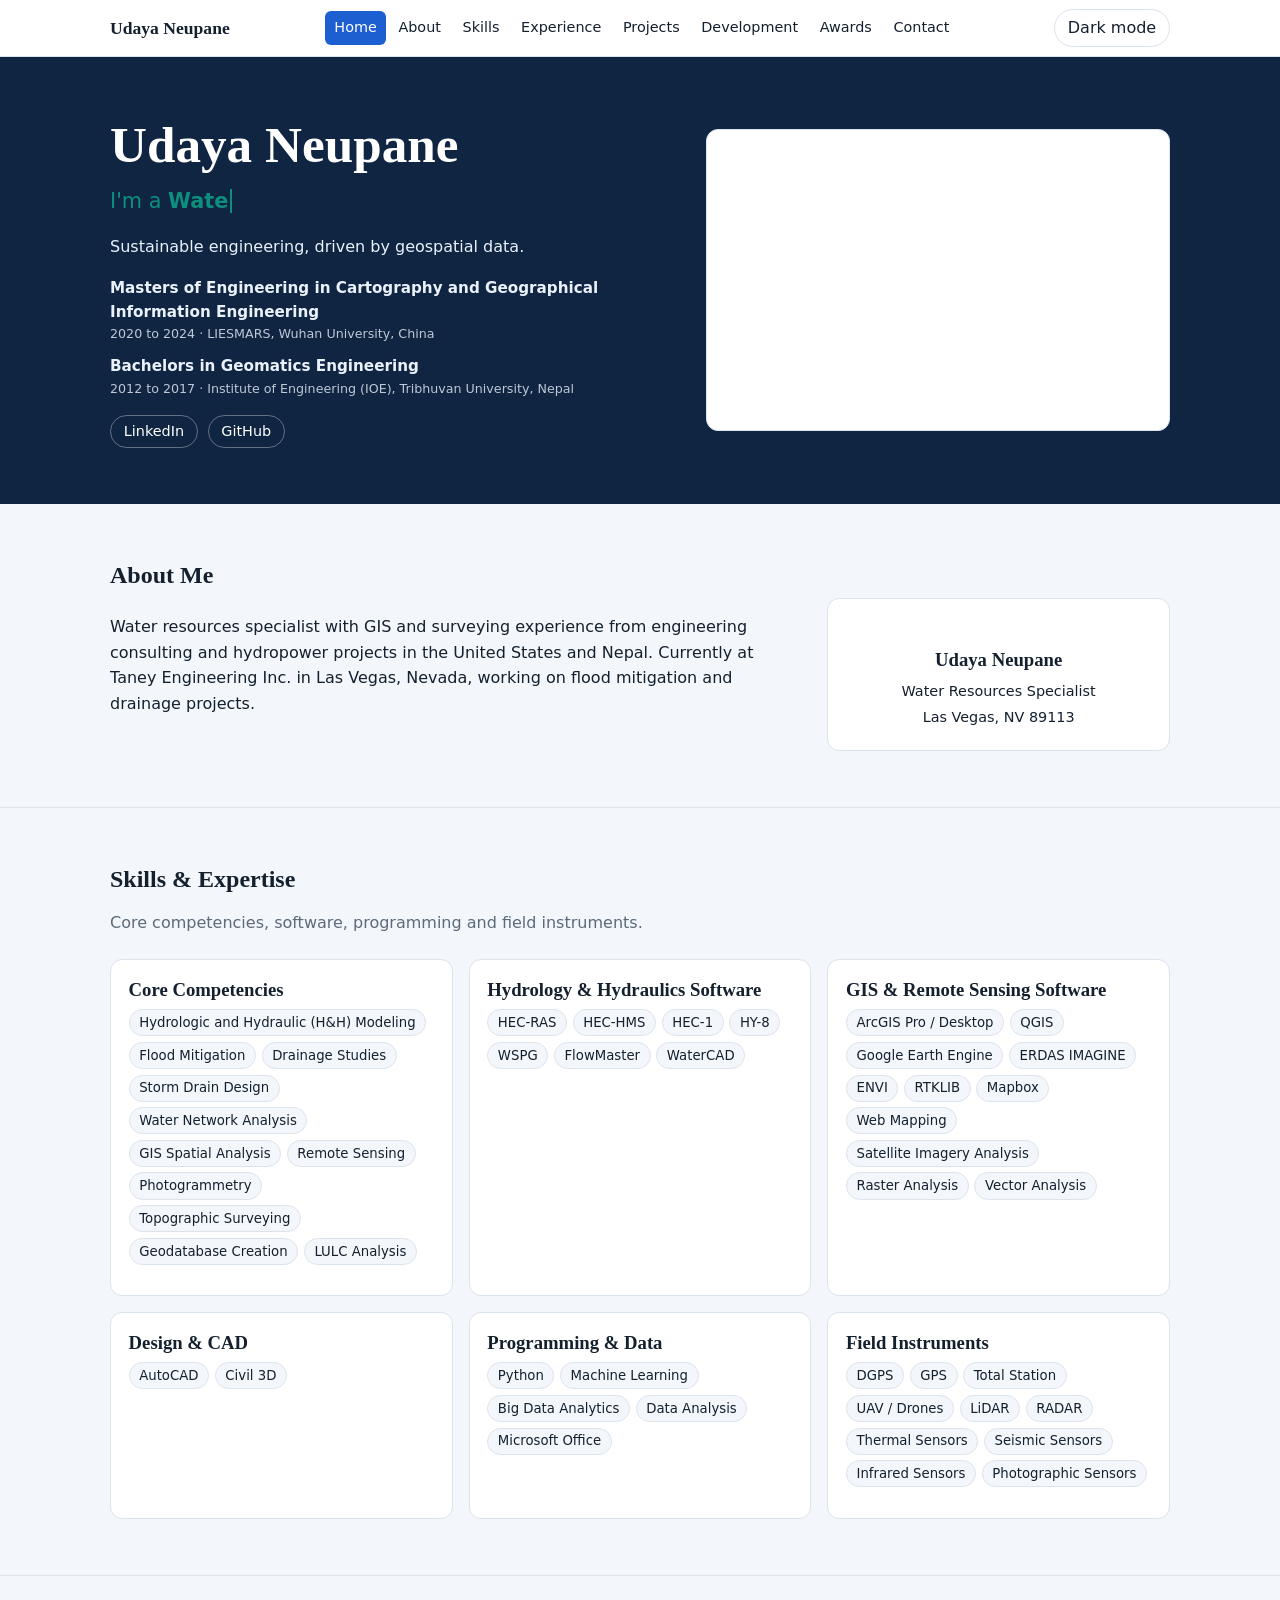
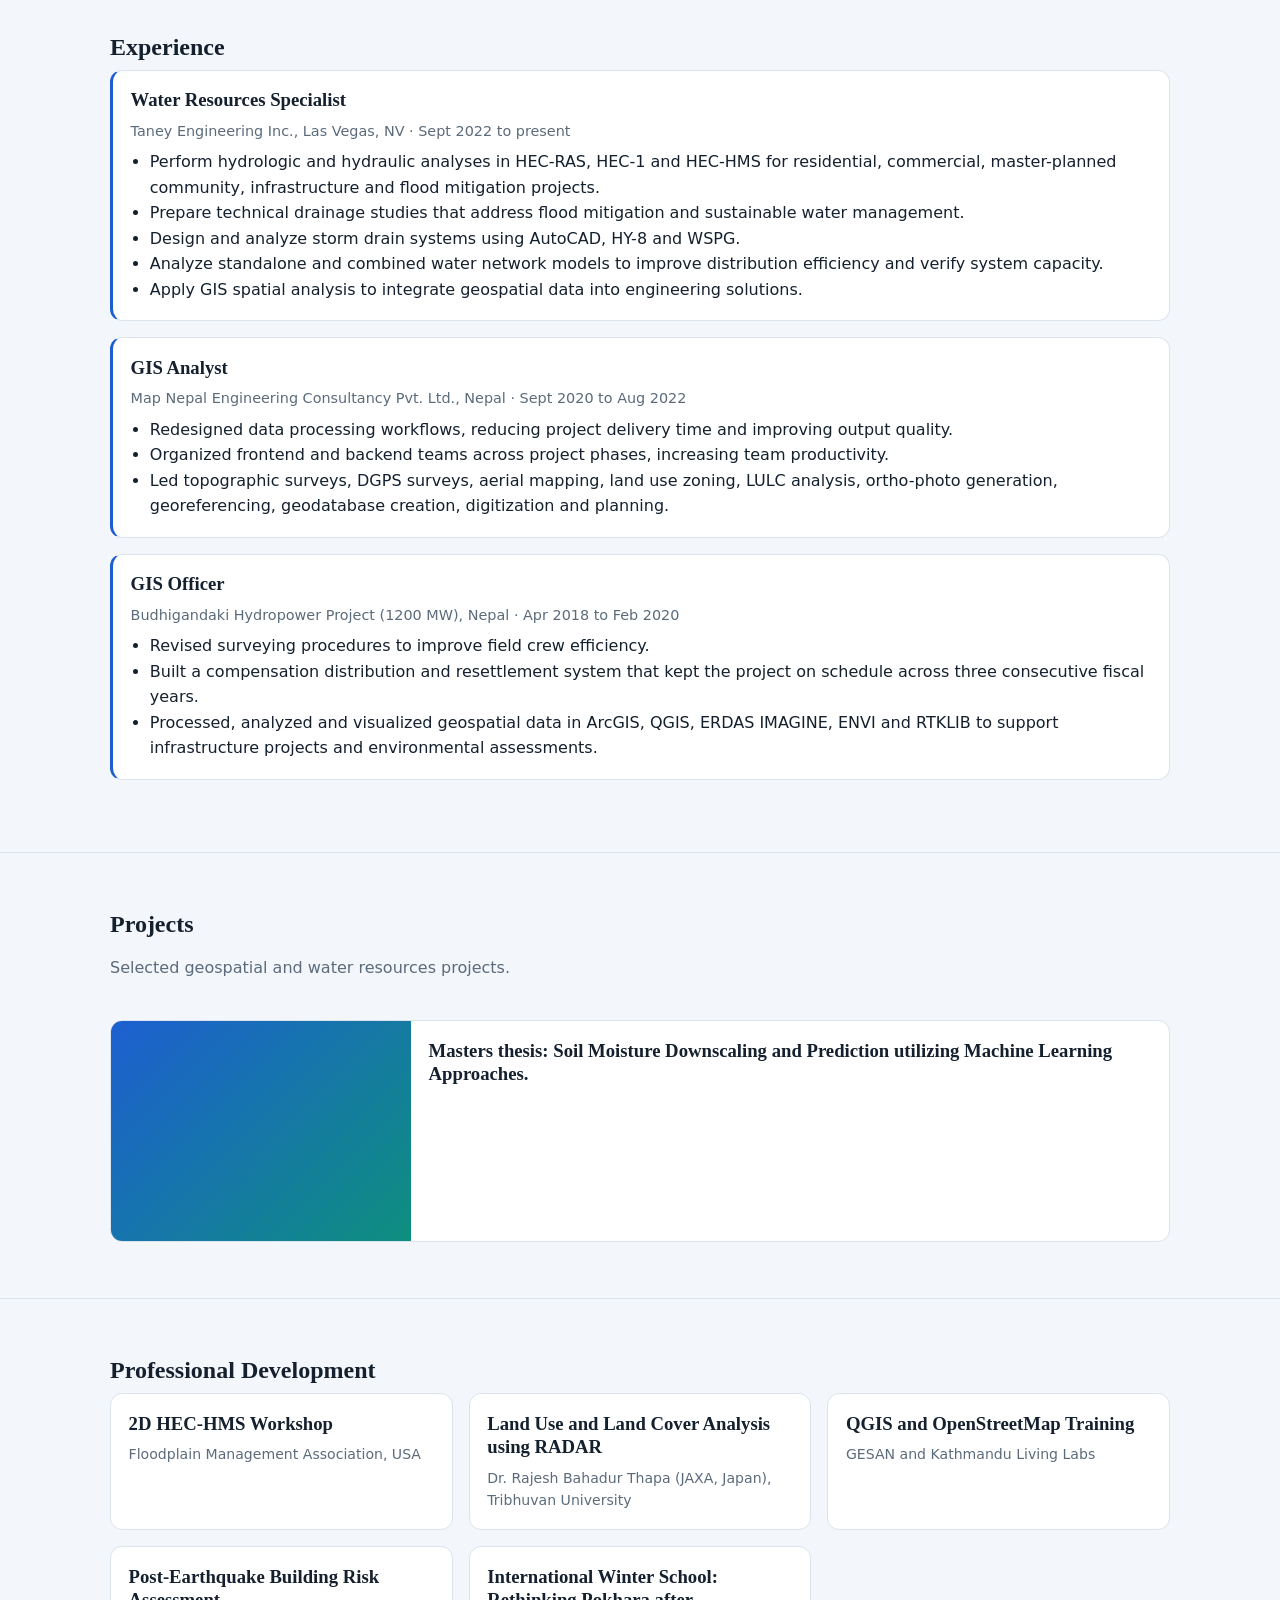
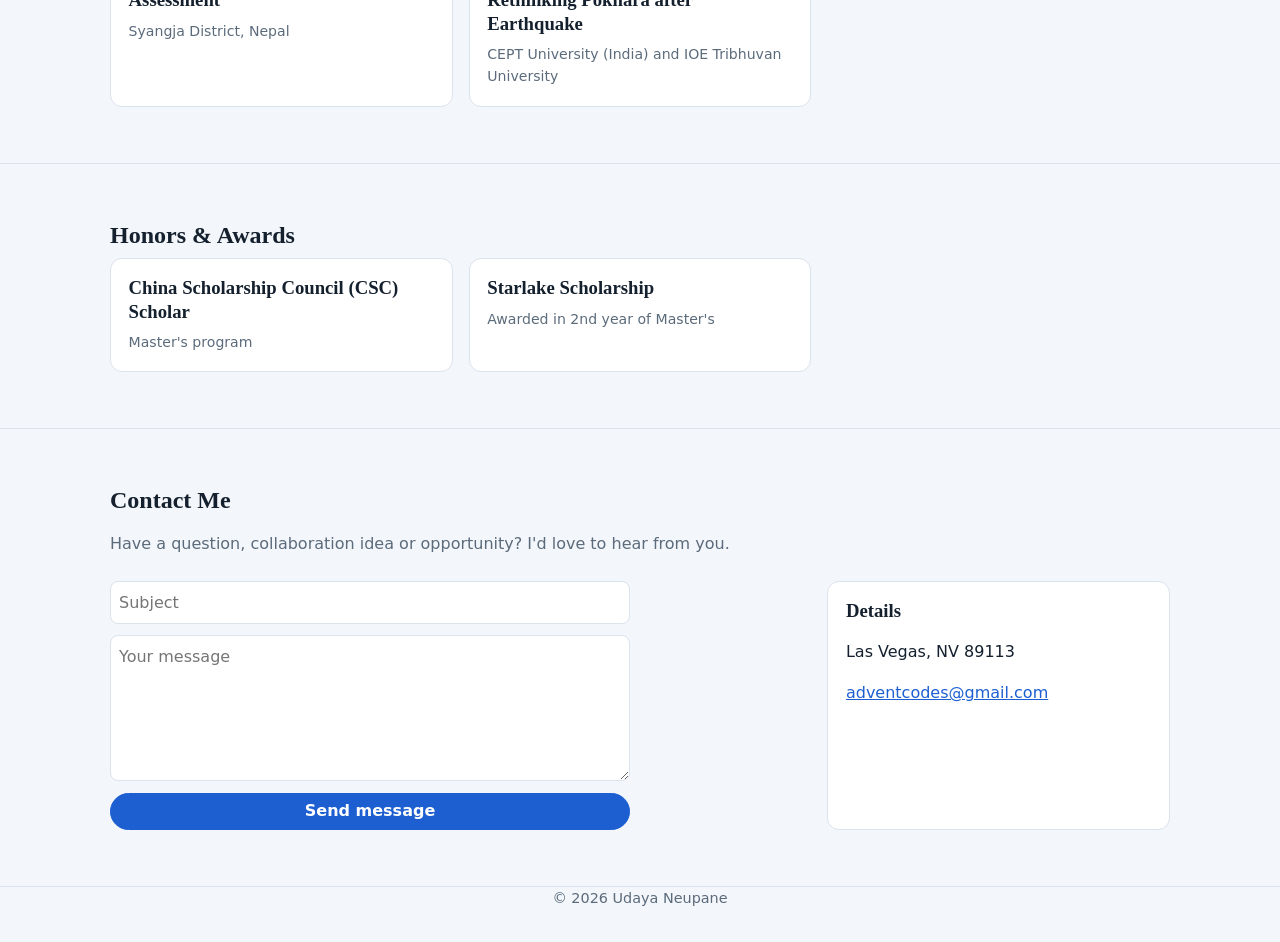
==== index.html @ cdbb6e0a "Update index.html" ====
<!DOCTYPE html>
<html lang="en">
<head>
<meta charset="utf-8">
<meta http-equiv="Content-Security-Policy" content="default-src 'none'; script-src 'sha256-7kkO59IzE54jTeU4JE1Oixusmnr/3ZMWlIBaoDcjD4g='; style-src 'sha256-Cpp3AV+HJ3KUKySi8R0e+z3WEX1iMOsN1ruyGL3XX+I='; img-src 'self' data:; font-src 'self'; connect-src 'none'; form-action 'none'; base-uri 'none'; object-src 'none'; frame-src 'none'; upgrade-insecure-requests">
<meta name="referrer" content="no-referrer">
<meta name="viewport" content="width=device-width, initial-scale=1">
<title>Your Name | Water Resources Specialist and GIS</title>
<meta name="description" content="Water resources specialist and GIS professional in Las Vegas, NV. HEC-RAS, HEC-HMS, drainage studies, storm drain design, ArcGIS, QGIS.">
<style>
:root{--bg:#f3f6fa;--card:#fff;--ink:#14202e;--muted:#5b6b7b;--line:#dbe3ec;--accent:#1d5fd1;--accent2:#0e8f7e;--onacc:#fff;--hero:#0f2542;--heroink:#eaf1fb}
@media (prefers-color-scheme:dark){:root:not([data-theme=light]){--bg:#0d141c;--card:#152130;--ink:#e7eef6;--muted:#9db0c3;--line:#26364a;--accent:#5aa2ff;--accent2:#3ccfb8;--onacc:#06121f;--hero:#0a1522}}
:root[data-theme=dark]{--bg:#0d141c;--card:#152130;--ink:#e7eef6;--muted:#9db0c3;--line:#26364a;--accent:#5aa2ff;--accent2:#3ccfb8;--onacc:#06121f;--hero:#0a1522}
*{box-sizing:border-box}html{scroll-behavior:smooth;scroll-padding-top:70px}
body{margin:0;background:var(--bg);color:var(--ink);font:16px/1.6 system-ui,-apple-system,"Segoe UI",Roboto,sans-serif}
a{color:var(--accent)}:focus-visible{outline:3px solid var(--accent);outline-offset:2px}
h1,h2,h3,h4{font-family:Georgia,"Times New Roman",serif;line-height:1.25;margin:0 0 .5rem}
.wrap{max-width:1100px;margin:0 auto;padding:0 1.25rem}
header{position:sticky;top:0;z-index:10;background:var(--card);border-bottom:1px solid var(--line)}
header .wrap{display:flex;align-items:center;justify-content:space-between;gap:1rem;min-height:56px}
.logo{font:700 1.1rem Georgia,serif;text-decoration:none;color:var(--ink)}
#nav{display:flex;gap:.15rem;flex-wrap:wrap}
#nav a{padding:.35rem .6rem;border-radius:6px;text-decoration:none;color:var(--ink);font-size:.9rem}
#nav a:hover,#nav a.on{background:var(--accent);color:var(--onacc)}
.tools{display:flex;gap:.5rem}
button,.btn{font:inherit;cursor:pointer;border:1px solid var(--line);background:var(--card);color:var(--ink);padding:.3rem .8rem;border-radius:99px;text-decoration:none;display:inline-block}
.btn.primary{background:var(--accent);color:var(--onacc);border-color:var(--accent);font-weight:600}
#menu{display:none}
#hero{background:var(--hero);color:var(--heroink);padding:3.5rem 0}
#hero .wrap{display:grid;grid-template-columns:1.2fr 1fr;gap:2.5rem;align-items:center}
#hero h1{font-size:clamp(2rem,5vw,3.2rem);color:#fff}
.typed{font-size:1.3rem;color:var(--accent2);min-height:2rem;margin:0 0 .75rem}
.typed b{border-right:2px solid currentColor;padding-right:2px;font-weight:600}
.badge{display:inline-block;background:#1f9d6b;color:#fff;border-radius:99px;padding:.15rem .8rem;font-size:.85rem;margin-bottom:1rem}
.edu{margin:.6rem 0;font-size:.95rem}.edu small{display:block;opacity:.8}
.cats{margin:1rem 0;font-size:.92rem}.cats span{display:block}
.social{display:flex;gap:.6rem;flex-wrap:wrap;margin-top:1rem}
.social a{color:#fff;border:1px solid rgba(255,255,255,.35);padding:.25rem .8rem;border-radius:99px;text-decoration:none;font-size:.9rem}
.feat{background:var(--card);color:var(--ink);border-radius:12px;overflow:hidden;border:1px solid var(--line)}
.feat img{width:100%;height:300px;object-fit:cover;display:block;background:var(--line)}
.feat div{padding:1rem;display:flex;gap:.6rem;flex-wrap:wrap}
section.s{padding:3.5rem 0;border-bottom:1px solid var(--line)}
.sub{color:var(--muted);max-width:65ch;margin-bottom:1.5rem}
.two{display:grid;grid-template-columns:2fr 1fr;gap:2rem}
.card{background:var(--card);border:1px solid var(--line);border-radius:12px;padding:1.1rem}
.profile{text-align:center}.profile img{width:150px;height:150px;border-radius:50%;object-fit:cover;background:var(--line);border:3px solid var(--accent)}
.profile p{margin:.2rem 0;font-size:.9rem;word-break:break-word}
.grid{display:grid;grid-template-columns:repeat(auto-fill,minmax(270px,1fr));gap:1rem}
.chips{display:flex;flex-wrap:wrap;gap:.35rem;padding:0;margin:.4rem 0 .8rem;list-style:none}
.chips li{padding:.12rem .6rem;border:1px solid var(--line);border-radius:99px;font-size:.83rem;background:var(--bg)}
.job{border-left:3px solid var(--accent);margin-bottom:1rem}
.job .when{color:var(--muted);font-size:.9rem}.job ul{padding-left:1.2rem;margin:.4rem 0 0}
.filters{display:flex;gap:.4rem;flex-wrap:wrap;margin-bottom:1rem}
button[aria-pressed=true],button[aria-selected=true]{background:var(--accent);color:var(--onacc);border-color:var(--accent)}
.projs{display:grid;gap:1.5rem}
.proj{display:grid;grid-template-columns:300px 1fr;overflow:hidden;padding:0}
.proj img{width:100%;height:100%;min-height:220px;object-fit:cover;background:linear-gradient(135deg,var(--accent),var(--accent2))}
.proj .body{padding:1.1rem}.date{color:var(--muted);font-size:.85rem}
.tabs{display:flex;gap:.3rem;flex-wrap:wrap;margin:.6rem 0}.tabs button{font-size:.85rem;padding:.15rem .65rem}
.pane{font-size:.95rem}
.stats{display:flex;gap:2rem;flex-wrap:wrap;margin-bottom:1.5rem}.stats b{font:700 2rem Georgia,serif;color:var(--accent);display:block}
.shots{display:flex;gap:.4rem;margin-bottom:.6rem}.shots img{width:32%;height:70px;object-fit:cover;border-radius:6px;background:var(--line)}
.meta{color:var(--muted);font-size:.88rem}
form{display:grid;gap:.7rem;max-width:520px}
input,textarea{font:inherit;padding:.5rem;border:1px solid var(--line);border-radius:8px;background:var(--card);color:var(--ink);width:100%}
blockquote{margin:0;padding:2.5rem 0;text-align:center;font:italic 1.3rem Georgia,serif}
footer{text-align:center;color:var(--muted);font-size:.9rem;padding-bottom:2rem}
@media(max-width:860px){
 #hero .wrap,.two,.proj{grid-template-columns:1fr}
 #menu{display:inline-block}#nav{display:none;position:absolute;top:56px;left:0;right:0;background:var(--card);padding:.5rem 1rem;border-bottom:1px solid var(--line);flex-direction:column}
 #nav.open{display:flex}.proj img{min-height:180px;height:200px}
}
@media(prefers-reduced-motion:reduce){html{scroll-behavior:auto}}
.noscript{padding:1rem;text-align:center}

.proj .ph{min-height:220px;background:linear-gradient(135deg,var(--accent),var(--accent2))}
@media(max-width:860px){.proj .ph{min-height:120px}}
</style>

</head>
<body>
<noscript><p class="noscript">This portfolio needs JavaScript. Please enable it to view the content.</p></noscript>
<header><div class="wrap">
  <a class="logo" href="#hero" id="logo"></a>
  <nav id="nav" aria-label="Sections"></nav>
  <div class="tools"><button id="theme" type="button">Theme</button><button id="menu" type="button" aria-label="Menu">Menu</button></div>
</div></header>

<section id="hero"><div class="wrap">
  <div>
    <span class="badge" id="open"></span>
    <h1 id="name"></h1>
    <p class="typed">I'm a <b id="typed"></b></p>
    <p id="tagline"></p>
    <div id="edu"></div><div class="cats" id="cats"></div>
    <div class="social" id="social"></div>
  </div>
  <div class="feat" id="feat"></div>
</div></section>

<section class="s" id="about"><div class="wrap"><h2>About Me</h2><div class="two">
  <div id="aboutText"></div>
  <aside class="card profile" id="profile"></aside>
</div></div></section>
<section class="s" id="skills"><div class="wrap"><h2>Skills &amp; Expertise</h2><p class="sub" id="skillsSub"></p><div class="grid" id="skillList"></div></div></section>
<section class="s" id="experience"><div class="wrap"><h2>Experience</h2><div id="jobs"></div></div></section>
<section class="s" id="projects"><div class="wrap"><h2>Projects</h2><p class="sub" id="projSub"></p><div class="filters" id="filters"></div><div class="projs" id="projGrid"></div></div></section>
<section class="s" id="conference"><div class="wrap"><h2>Conference &amp; Participation</h2><div class="stats" id="stats"></div><div class="grid" id="confList"></div></div></section>
<section class="s" id="training"><div class="wrap"><h2>Professional Development</h2><div class="grid" id="trainList"></div></div></section>
<section class="s" id="awards"><div class="wrap"><h2>Honors &amp; Awards</h2><div class="grid" id="awardList"></div></div></section>
<section class="s" id="affiliations"><div class="wrap"><h2>Affiliations &amp; Service</h2><div class="grid" id="affList"></div></div></section>
<section class="s" id="contact"><div class="wrap"><h2>Contact Me</h2><p class="sub">Have a question, collaboration idea or opportunity? I'd love to hear from you.</p>
  <div class="two"><form id="form"><input id="fs" name="subject" placeholder="Subject" aria-label="Subject" maxlength="120" autocomplete="off" required><textarea id="fm" name="message" rows="5" placeholder="Your message" aria-label="Your message" maxlength="1000" required></textarea><button class="btn primary" type="submit">Send message</button></form>
  <div class="card" id="contactCard"></div></div></div></section>
<blockquote class="wrap" id="quote"></blockquote>
<footer id="foot"></footer>

<!-- ============ EDIT ONLY THE DATA BLOCK BELOW ============
  Keep every quotation mark and comma. Do not put a comma after the last item in a list.
  To hide a section, leave its list empty: []. To add an item, copy one {...} entry and add a comma between entries.
  Do not edit the code block below it: it is locked by the security policy.
============================================================ -->
<script type="application/json" id="site-data">
{
  "name": "Udaya Neupane",
  "roles": [
    "Water Resources Specialist",
    "Geospatial Enthusiast"
  ],
  "openToWork": "",
  "tagline": "Sustainable engineering, driven by geospatial data.",
  "education": [
    {
      "degree": "Masters of Engineering in Cartography and Geographical Information Engineering ",
      "info": "2020 to 2024 · LIESMARS, Wuhan University, China"
    },
    {
      "degree": "Bachelors in Geomatics Engineering",
      "info": "2012 to 2017 · Institute of Engineering (IOE), Tribhuvan University, Nepal"
    }
  ],
  "categories": {},
  "github": "adventcodes01",
  "linkedin": "https://www.linkedin.com/in/udaya-neupane-ge/",
  "youtube": "",
  "email": "adventcodes@gmail.com",
  "phone": "",
  "location": "Las Vegas, NV 89113",
  "photo": "assets/img/profile.jpg",
  "featured": null,
  "about": [
    "Water resources specialist with GIS and surveying experience from engineering consulting and hydropower projects in the United States and Nepal. Currently at Taney Engineering Inc. in Las Vegas, Nevada, working on flood mitigation and drainage projects."
  ],
  "skillsSub": "Core competencies, software, programming and field instruments.",
  "skills": {
    "Core Competencies": [
      "Hydrologic and Hydraulic (H&H) Modeling",
      "Flood Mitigation",
      "Drainage Studies",
      "Storm Drain Design",
      "Water Network Analysis",
      "GIS Spatial Analysis",
      "Remote Sensing",
      "Photogrammetry",
      "Topographic Surveying",
      "Geodatabase Creation",
      "LULC Analysis"
    ],
    "Hydrology & Hydraulics Software": [
      "HEC-RAS",
      "HEC-HMS",
      "HEC-1",
      "HY-8",
      "WSPG",
      "FlowMaster",
      "WaterCAD"
    ],
    "GIS & Remote Sensing Software": [
      "ArcGIS Pro / Desktop",
      "QGIS",
      "Google Earth Engine",
      "ERDAS IMAGINE",
      "ENVI",
      "RTKLIB",
      "Mapbox",
      "Web Mapping",
      "Satellite Imagery Analysis",
      "Raster Analysis",
      "Vector Analysis"
    ],
    "Design & CAD": [
      "AutoCAD",
      "Civil 3D"
    ],
    "Programming & Data": [
      "Python",
      "Machine Learning",
      "Big Data Analytics",
      "Data Analysis",
      "Microsoft Office"
    ],
    "Field Instruments": [
      "DGPS",
      "GPS",
      "Total Station",
      "UAV / Drones",
      "LiDAR",
      "RADAR",
      "Thermal Sensors",
      "Seismic Sensors",
      "Infrared Sensors",
      "Photographic Sensors"
    ]
  },
  "experience": [
    {
      "title": "Water Resources Specialist",
      "org": "Taney Engineering Inc., Las Vegas, NV",
      "when": "Sept 2022 to present",
      "points": [
        "Perform hydrologic and hydraulic analyses in HEC-RAS, HEC-1 and HEC-HMS for residential, commercial, master-planned community, infrastructure and flood mitigation projects.",
        "Prepare technical drainage studies that address flood mitigation and sustainable water management.",
        "Design and analyze storm drain systems using AutoCAD, HY-8 and WSPG.",
        "Analyze standalone and combined water network models to improve distribution efficiency and verify system capacity.",
        "Apply GIS spatial analysis to integrate geospatial data into engineering solutions."
      ]
    },
     {
      "title": "GIS Analyst",
      "org": "Map Nepal Engineering Consultancy Pvt. Ltd., Nepal",
      "when": "Sept 2020 to Aug 2022",
      "points": [
        "Redesigned data processing workflows, reducing project delivery time and improving output quality.",
        "Organized frontend and backend teams across project phases, increasing team productivity.",
        "Led topographic surveys, DGPS surveys, aerial mapping, land use zoning, LULC analysis, ortho-photo generation, georeferencing, geodatabase creation, digitization and planning."
      ]
    },
    {
      "title": "GIS Officer",
      "org": "Budhigandaki Hydropower Project (1200 MW), Nepal",
      "when": "Apr 2018 to Feb 2020",
      "points": [
        "Revised surveying procedures to improve field crew efficiency.",
        "Built a compensation distribution and resettlement system that kept the project on schedule across three consecutive fiscal years.",
        "Processed, analyzed and visualized geospatial data in ArcGIS, QGIS, ERDAS IMAGINE, ENVI and RTKLIB to support infrastructure projects and environmental assessments."
      ]
    }
  ],
  "projSub": "Selected geospatial and water resources projects.",
  "projects": [
    {
      "title": "Masters thesis: Soil Moisture Downscaling and Prediction utilizing Machine Learning Approaches.",
      "date": "",
      "img": "",
      "tags": [],
      "links": [],
      "tabs": {}
    }
  ],
  "conferences": [],
  "training": [
    {
      "title": "2D HEC-HMS Workshop",
      "org": "Floodplain Management Association, USA"
    },
    {
      "title": "Land Use and Land Cover Analysis using RADAR",
      "org": "Dr. Rajesh Bahadur Thapa (JAXA, Japan), Tribhuvan University"
    },
    {
      "title": "QGIS and OpenStreetMap Training",
      "org": "GESAN and Kathmandu Living Labs"
    },
    {
      "title": "Post-Earthquake Building Risk Assessment",
      "org": "Syangja District, Nepal"
    },
    {
      "title": "International Winter School: Rethinking Pokhara after Earthquake",
      "org": "CEPT University (India) and IOE Tribhuvan University"
    }
  ],
  "awards": [
    {
      "title": "China Scholarship Council (CSC) Scholar",
      "org": "Master's program"
    },
    {
      "title": "Starlake Scholarship",
      "org": "Awarded in 2nd year of Master's"
    }
  ],
  "affiliations": [],
  "quote": ""
}
</script>
<script>
"use strict";
if(window.top!==window.self){document.documentElement.hidden=true}
const $=id=>document.getElementById(id);
let S;try{S=JSON.parse($("site-data").textContent)}catch(e){const p=document.createElement("p");p.className="noscript";p.textContent="Data error in the site-data block: "+e.message+". Check for a missing comma, a missing quotation mark, or a comma after the last item.";document.body.prepend(p);throw e}
const run=f=>{try{f()}catch(e){console.error(e)}};
const arr=v=>Array.isArray(v)?v:[];
const txt=v=>typeof v==="string"&&v.trim()!=="";
const safeUrl=u=>{try{const x=new URL(String(u),location.href);return(x.protocol==="https:"||x.protocol==="mailto:")?x.href:"#"}catch{return"#"}};
const safePath=p=>typeof p==="string"&&p&&!/^[a-z][a-z0-9+.-]*:/i.test(p)&&!p.startsWith("//")&&!p.includes("..")?p:"";
const okMail=e=>typeof e==="string"&&/^[^\s@<>"'`]+@[^\s@<>"'`]+\.[^\s@<>"'`]+$/.test(e);
const h=(t,a={},k=[])=>{const e=document.createElement(t);for(const[x,v]of Object.entries(a)){if(/^(innerHTML|outerHTML|srcdoc)$/i.test(x)||(/^on/i.test(x)&&typeof v!=="function"))continue;x in e?e[x]=v:e.setAttribute(x,v)}[].concat(k).forEach(c=>e.append(c));return e};
const img=(src,alt)=>h("img",{src:safePath(src),alt:alt||"",loading:"lazy",onerror(){this.style.visibility="hidden"}});
const chips=a=>h("ul",{className:"chips"},arr(a).filter(txt).map(t=>h("li",{textContent:t})));

/* ---- 1. Theme and menu: independent of the data, so they always work ---- */
run(()=>{
  const root=document.documentElement,mq=matchMedia("(prefers-color-scheme: dark)");
  const cur=()=>root.dataset.theme||(mq.matches?"dark":"light");
  const paint=()=>{const d=cur()==="dark";$("theme").textContent=d?"Light mode":"Dark mode";$("theme").setAttribute("aria-pressed",String(d))};
  $("theme").onclick=()=>{root.dataset.theme=cur()==="dark"?"light":"dark";paint()};
  paint();
  $("menu").onclick=()=>$("nav").classList.toggle("open");
});

/* ---- 2. Clean the data, then remove every section that has nothing to show ---- */
const plain=a=>arr(a).filter(x=>x&&txt(x.title));
const D={
  about:arr(S.about).filter(txt),
  skills:Object.fromEntries(Object.entries(S.skills||{}).filter(([,v])=>arr(v).some(txt))),
  experience:plain(S.experience),
  projects:arr(S.projects).map(p=>typeof p==="string"?{title:p}:p).filter(p=>p&&txt(p.title)),
  conference:arr(S.conferences).filter(c=>c&&(txt(c.title)||txt(c.event))),
  training:plain(S.training),awards:plain(S.awards),affiliations:plain(S.affiliations),
  contact:okMail(S.email)||txt(S.location)?[1]:[]
};
const has=v=>Array.isArray(v)?v.length>0:Object.keys(v).length>0;
Object.entries(D).forEach(([id,v])=>{if(!has(v)&&$(id))$(id).remove()});

/* ---- 3. Render each section on its own, so one bad entry cannot break the rest ---- */
run(()=>{ // hero
  document.title=[S.name,arr(S.roles)[0]].filter(txt).join(" | ")||"Portfolio";
  $("logo").textContent=S.name||"";$("name").textContent=S.name||"";$("tagline").textContent=S.tagline||"";
  txt(S.openToWork)?$("open").textContent=S.openToWork:$("open").remove();
  plain(arr(S.education).map(e=>e&&{title:e.degree,info:e.info})).forEach(e=>$("edu").append(h("p",{className:"edu"},[h("b",{textContent:e.title}),h("small",{textContent:e.info||""})])));
  Object.entries(S.categories||{}).forEach(([k,v])=>$("cats").append(h("span",{},[h("b",{textContent:k+": "}),String(v)])));
  [["LinkedIn",S.linkedin],["GitHub",txt(S.github)?"https://github.com/"+S.github:""],["YouTube",S.youtube]].filter(x=>txt(x[1]))
    .forEach(([n,u])=>$("social").append(h("a",{href:safeUrl(u),textContent:n,target:"_blank",rel:"noopener noreferrer"})));
  const f=S.featured;
  f?$("feat").append(img(f.img,f.label),h("div",{},[h("b",{textContent:f.label||""}),h("a",{className:"btn primary",href:safeUrl(f.link),textContent:"Open project",target:"_blank",rel:"noopener noreferrer"}),h("a",{className:"btn",href:"#projects",textContent:"Details"})])):$("feat").append(img(S.photo,S.name));
  const roles=arr(S.roles).filter(txt),ty=$("typed");
  if(!roles.length)ty.parentElement.remove();
  else if(matchMedia("(prefers-reduced-motion:reduce)").matches)ty.textContent=roles.join(" · ");
  else{let ri=0,ci=0,del=false;(function tick(){const w=roles[ri];ci+=del?-1:1;ty.textContent=w.slice(0,ci);let d=del?40:80;
    if(!del&&ci===w.length){del=true;d=1400}else if(del&&ci===0){del=false;ri=(ri+1)%roles.length;d=300}setTimeout(tick,d)})()}
});
run(()=>{ if(!$("about"))return;
  D.about.forEach(t=>$("aboutText").append(h("p",{textContent:t})));
  $("profile").append(img(S.photo,"Profile photo"),h("h3",{textContent:S.name||""}),h("p",{textContent:arr(S.roles)[0]||""}),h("p",{textContent:S.location||""}));
});
run(()=>{ if(!$("skills"))return;
  $("skillsSub").textContent=S.skillsSub||"";
  Object.entries(D.skills).forEach(([g,a])=>$("skillList").append(h("div",{className:"card"},[h("h3",{textContent:g}),chips(a)])));
});
run(()=>{ if(!$("experience"))return;
  D.experience.forEach(j=>$("jobs").append(h("div",{className:"card job"},[h("h3",{textContent:j.title}),
    h("div",{className:"when",textContent:[j.org,j.when].filter(txt).join(" · ")}),h("ul",{},arr(j.points).filter(txt).map(p=>h("li",{textContent:p})))])));
});
run(()=>{ if(!$("projects"))return;
  $("projSub").textContent=S.projSub||"";
  const tags=["All",...new Set(D.projects.flatMap(p=>arr(p.tags).filter(txt)))];let act="All";
  const draw=()=>{
    $("filters").replaceChildren(...(tags.length>1?tags:[]).map(t=>{const b=h("button",{type:"button",textContent:t,onclick(){act=t;draw()}});b.setAttribute("aria-pressed",String(t===act));return b}));
    $("projGrid").replaceChildren(...D.projects.filter(p=>act==="All"||arr(p.tags).includes(act)).map(p=>{
      const keys=Object.keys(p.tabs||{}),pane=h("div",{className:"pane"}),tb=h("div",{className:"tabs",role:"tablist"});
      const show=k=>{pane.textContent=p.tabs[k];[...tb.children].forEach(b=>b.setAttribute("aria-selected",String(b.textContent===k)))};
      keys.forEach(k=>tb.append(h("button",{type:"button",textContent:k,role:"tab",onclick(){show(k)}})));if(keys.length)show(keys[0]);
      const links=arr(p.links).filter(l=>l&&txt(l.u)).map(l=>h("a",{className:"btn",href:safeUrl(l.u),textContent:l.t||"Link",target:"_blank",rel:"noopener noreferrer"}));
      return h("article",{className:"card proj"},[txt(p.img)?img(p.img,p.title):h("div",{className:"ph"}),
        h("div",{className:"body"},[h("div",{className:"date",textContent:p.date||""}),h("h3",{textContent:p.title}),chips(p.tags),keys.length?tb:"",keys.length?pane:"",links.length?h("p",{},links):""])])}))};
  draw();
});
run(()=>{ if(!$("conference"))return;
  const cnt={};D.conference.forEach(c=>{const t=c.type||"Event";cnt[t]=(cnt[t]||0)+1});
  Object.entries(cnt).forEach(([t,n])=>$("stats").append(h("div",{},[h("b",{textContent:String(n)}),t+(n>1?"s":"")])));
  D.conference.forEach(c=>$("confList").append(h("div",{className:"card"},[
    arr(c.imgs).length?h("div",{className:"shots"},arr(c.imgs).slice(0,3).map(i=>img(i,c.event))):"",
    h("h3",{textContent:c.event||c.title}),h("div",{className:"meta",textContent:[c.type,c.place,c.date].filter(txt).join(" · ")}),txt(c.event)&&txt(c.title)?h("p",{textContent:c.title}):""])));
});
const list=(id,k)=>run(()=>{ if(!$(id))return;
  D[k].forEach(x=>$(id).append(h("div",{className:"card"},[h("h3",{textContent:x.title}),h("div",{className:"meta",textContent:[x.org,x.year].filter(txt).join(" · ")}),txt(x.text)?h("p",{textContent:x.text}):""])))});
list("trainList","training");list("awardList","awards");list("affList","affiliations");
run(()=>{ if(!$("contact"))return;
  const c=$("contactCard");c.append(h("h3",{textContent:"Details"}));
  if(txt(S.location))c.append(h("p",{textContent:S.location}));
  if(okMail(S.email))c.append(h("p",{},[h("a",{href:"mailto:"+S.email,textContent:S.email})]));
  else $("form").remove();
  $("form")&&($("form").onsubmit=e=>{e.preventDefault();location.href="mailto:"+S.email+"?subject="+encodeURIComponent($("fs").value)+"&body="+encodeURIComponent($("fm").value.slice(0,1000))});
});
run(()=>{txt(S.quote)?$("quote").textContent="“"+S.quote+"”":$("quote").remove();$("foot").textContent="© "+new Date().getFullYear()+" "+(S.name||"")});

/* ---- 4. Navigation lists only the sections that exist ---- */
run(()=>{
  const map=[["hero","Home"],["about","About"],["skills","Skills"],["experience","Experience"],["projects","Projects"],["conference","Conference"],["training","Development"],["awards","Awards"],["affiliations","Affiliations"],["contact","Contact"]].filter(([id])=>$(id));
  map.forEach(([id,t])=>$("nav").append(h("a",{href:"#"+id,textContent:t,onclick(){$("nav").classList.remove("open")}})));
  if(!("IntersectionObserver"in window))return;
  const as=[...document.querySelectorAll("#nav a")];
  map.forEach(([id])=>new IntersectionObserver(es=>es.forEach(e=>{if(e.isIntersecting)as.forEach(a=>a.classList.toggle("on",a.hash==="#"+id))}),{rootMargin:"-40% 0px -55% 0px"}).observe($(id)));
});
</script>
</body>
</html>
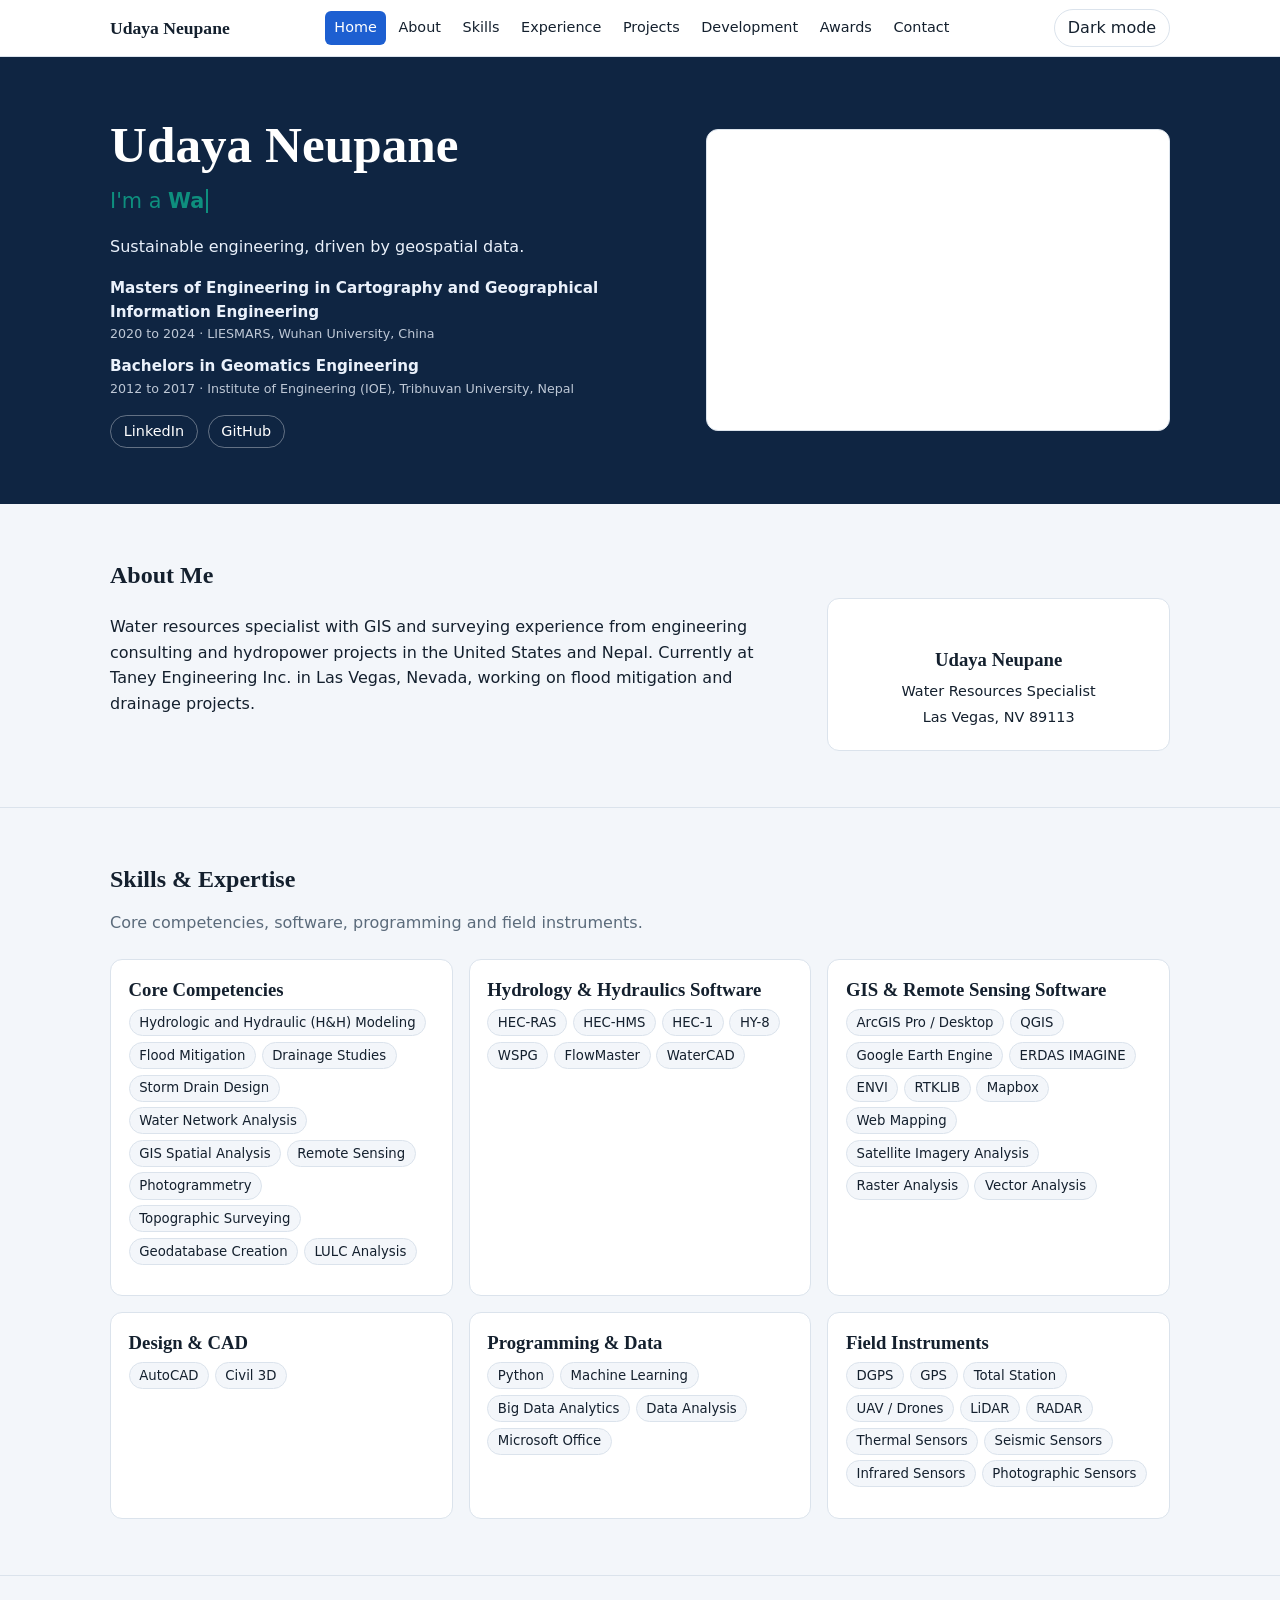
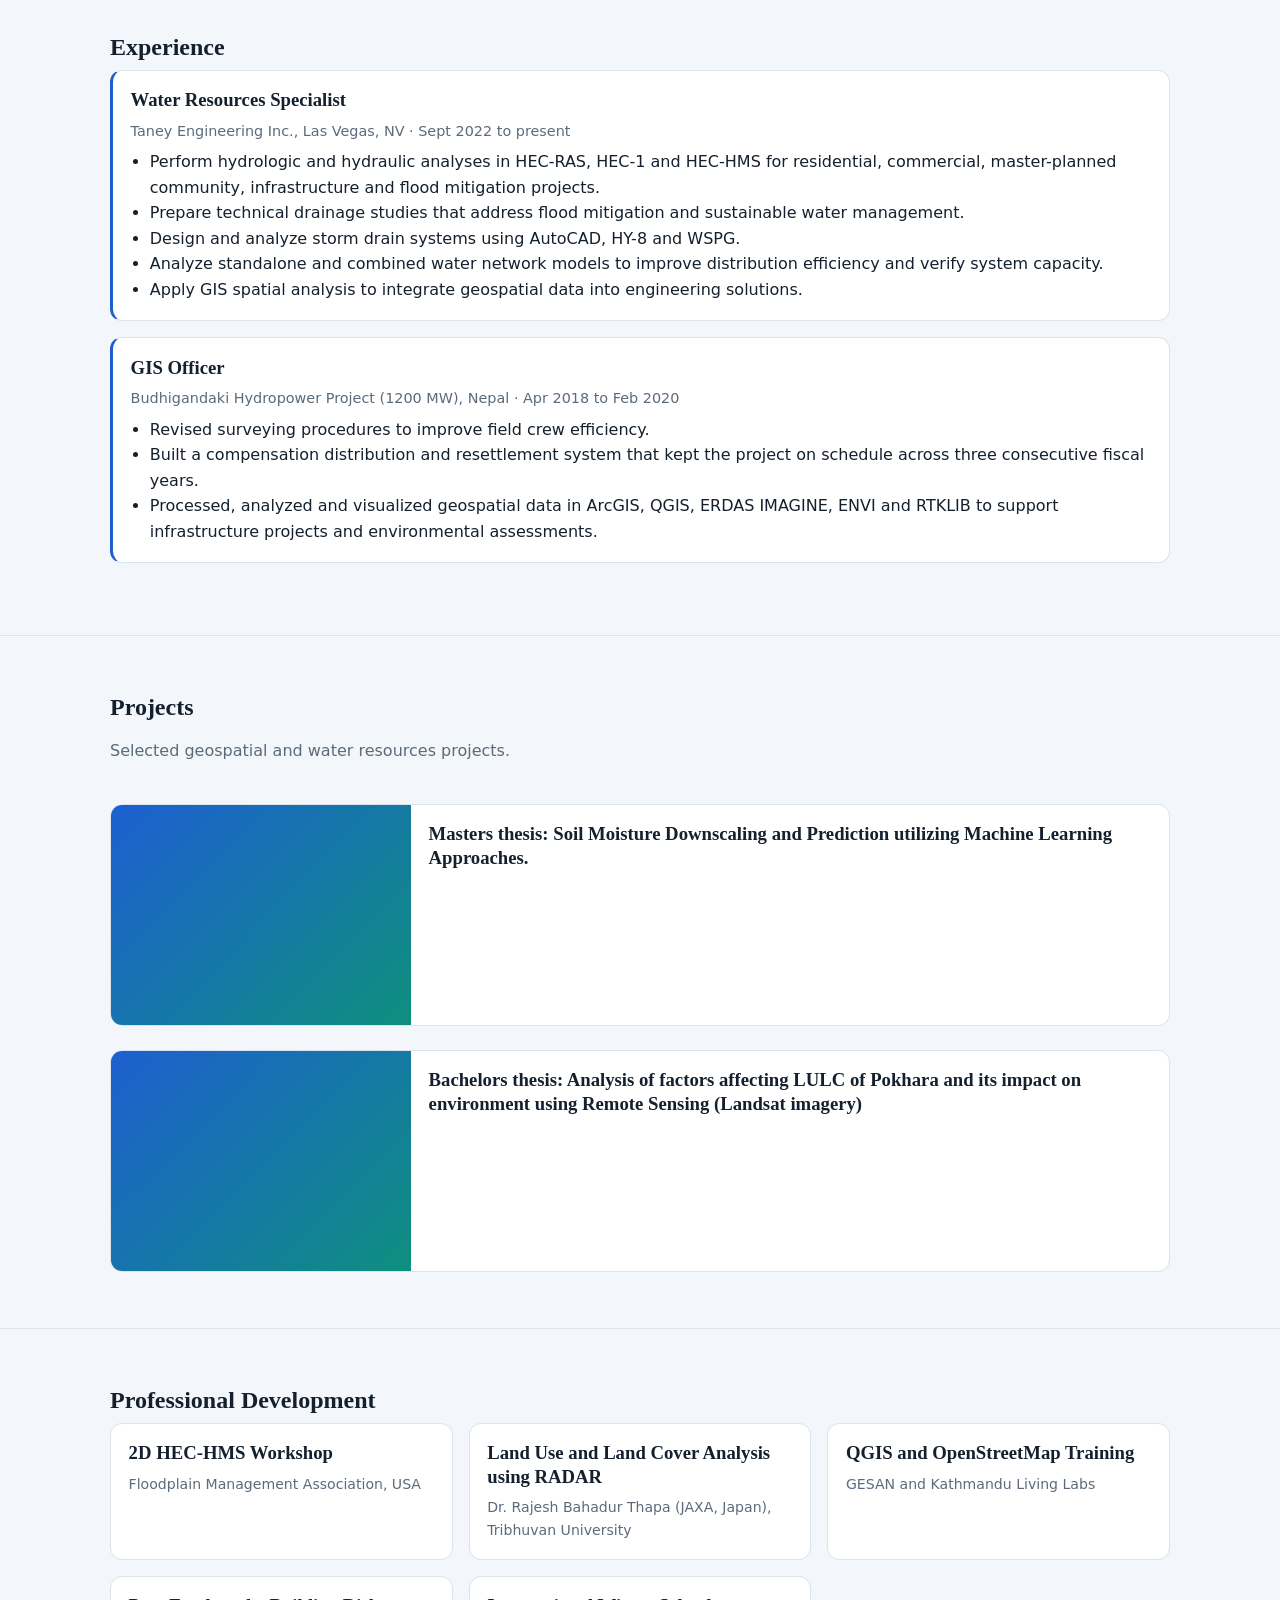
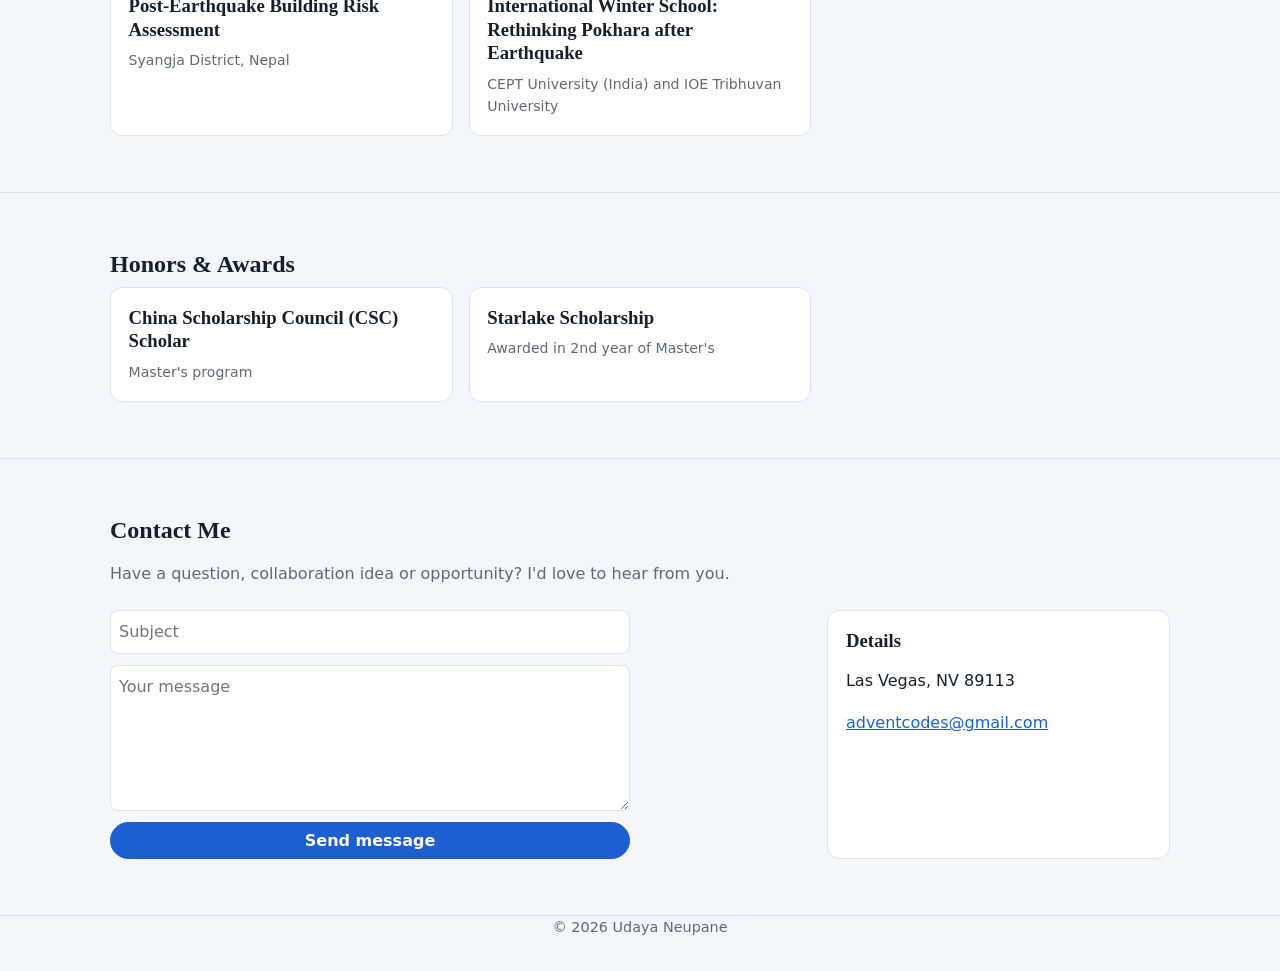
==== commit a90dd44c: "Rename index (18).html to index.html" ====
--- a/index.html
+++ b/index.html
@@ -2,7 +2,7 @@
 <html lang="en">
 <head>
 <meta charset="utf-8">
-<meta http-equiv="Content-Security-Policy" content="default-src 'none'; script-src 'sha256-7kkO59IzE54jTeU4JE1Oixusmnr/3ZMWlIBaoDcjD4g='; style-src 'sha256-Cpp3AV+HJ3KUKySi8R0e+z3WEX1iMOsN1ruyGL3XX+I='; img-src 'self' data:; font-src 'self'; connect-src 'none'; form-action 'none'; base-uri 'none'; object-src 'none'; frame-src 'none'; upgrade-insecure-requests">
+<meta http-equiv="Content-Security-Policy" content="default-src 'none'; script-src 'sha256-OIkGG+7caHP3Xncx2GlAHDK+HOgqZVXjjbqINr9snZ4='; style-src 'sha256-Cpp3AV+HJ3KUKySi8R0e+z3WEX1iMOsN1ruyGL3XX+I='; img-src 'self' data:; font-src 'self'; connect-src 'none'; form-action 'none'; base-uri 'none'; object-src 'none'; frame-src 'none'; upgrade-insecure-requests">
 <meta name="referrer" content="no-referrer">
 <meta name="viewport" content="width=device-width, initial-scale=1">
 <title>Your Name | Water Resources Specialist and GIS</title>
@@ -116,7 +116,8 @@
 <footer id="foot"></footer>
 
 <!-- ============ EDIT ONLY THE DATA BLOCK BELOW ============
-  Keep every quotation mark and comma. Do not put a comma after the last item in a list.
+  Keep the quotation marks around every key and text value, and a comma between items.
+  You may add /* notes */ or // notes, and a comma after the last item is fine.
   To hide a section, leave its list empty: []. To add an item, copy one {...} entry and add a comma between entries.
   Do not edit the code block below it: it is locked by the security policy.
 ============================================================ -->
@@ -225,7 +226,7 @@
         "Apply GIS spatial analysis to integrate geospatial data into engineering solutions."
       ]
     },
-     {
+     /*{
       "title": "GIS Analyst",
       "org": "Map Nepal Engineering Consultancy Pvt. Ltd., Nepal",
       "when": "Sept 2020 to Aug 2022",
@@ -234,7 +235,7 @@
         "Organized frontend and backend teams across project phases, increasing team productivity.",
         "Led topographic surveys, DGPS surveys, aerial mapping, land use zoning, LULC analysis, ortho-photo generation, georeferencing, geodatabase creation, digitization and planning."
       ]
-    },
+    },*/
     {
       "title": "GIS Officer",
       "org": "Budhigandaki Hydropower Project (1200 MW), Nepal",
@@ -255,7 +256,15 @@
       "tags": [],
       "links": [],
       "tabs": {}
-    }
+    },
+	    {
+      "title": "Bachelors thesis: Analysis of factors affecting LULC of Pokhara and its impact on environment using Remote Sensing (Landsat imagery)",
+      "date": "",
+      "img": "",
+      "tags": [],
+      "links": [],
+      "tabs": {}
+    },	
   ],
   "conferences": [],
   "training": [
@@ -298,7 +307,22 @@
 "use strict";
 if(window.top!==window.self){document.documentElement.hidden=true}
 const $=id=>document.getElementById(id);
-let S;try{S=JSON.parse($("site-data").textContent)}catch(e){const p=document.createElement("p");p.className="noscript";p.textContent="Data error in the site-data block: "+e.message+". Check for a missing comma, a missing quotation mark, or a comma after the last item.";document.body.prepend(p);throw e}
+const clean=s=>{ // lets the data block contain /* comments */, // comments and trailing commas; positions stay the same
+  let o="",q=false,i=0;
+  while(i<s.length){const c=s[i],n=s[i+1];
+    if(q){o+=c;if(c==="\\"){o+=s[i+1]||"";i+=2;continue}if(c==='"')q=false;i++;continue}
+    if(c==='"'){q=true;o+=c;i++;continue}
+    if(c==="/"&&n==="*"){let e=s.indexOf("*/",i+2);e=e<0?s.length:e+2;o+=s.slice(i,e).replace(/[^\n]/g," ");i=e;continue}
+    if(c==="/"&&n==="/"){let e=s.indexOf("\n",i);e=e<0?s.length:e;o+=" ".repeat(e-i);i=e;continue}
+    o+=c;i++}
+  let r="";q=false;
+  for(i=0;i<o.length;i++){const c=o[i];
+    if(q){r+=c;if(c==="\\")r+=o[++i]||"";else if(c==='"')q=false;continue}
+    if(c==='"'){q=true;r+=c;continue}
+    if(c===","){let j=i+1;while(/\s/.test(o[j]||""))j++;if(o[j]==="]"||o[j]==="}"){r+=" ";continue}}
+    r+=c}
+  return r};
+let S;try{S=JSON.parse(clean($("site-data").textContent))}catch(e){const p=document.createElement("p");p.className="noscript";p.textContent="Data error in the site-data block: "+e.message+". Check for a missing comma or a missing quotation mark.";document.body.prepend(p);throw e}
 const run=f=>{try{f()}catch(e){console.error(e)}};
 const arr=v=>Array.isArray(v)?v:[];
 const txt=v=>typeof v==="string"&&v.trim()!=="";
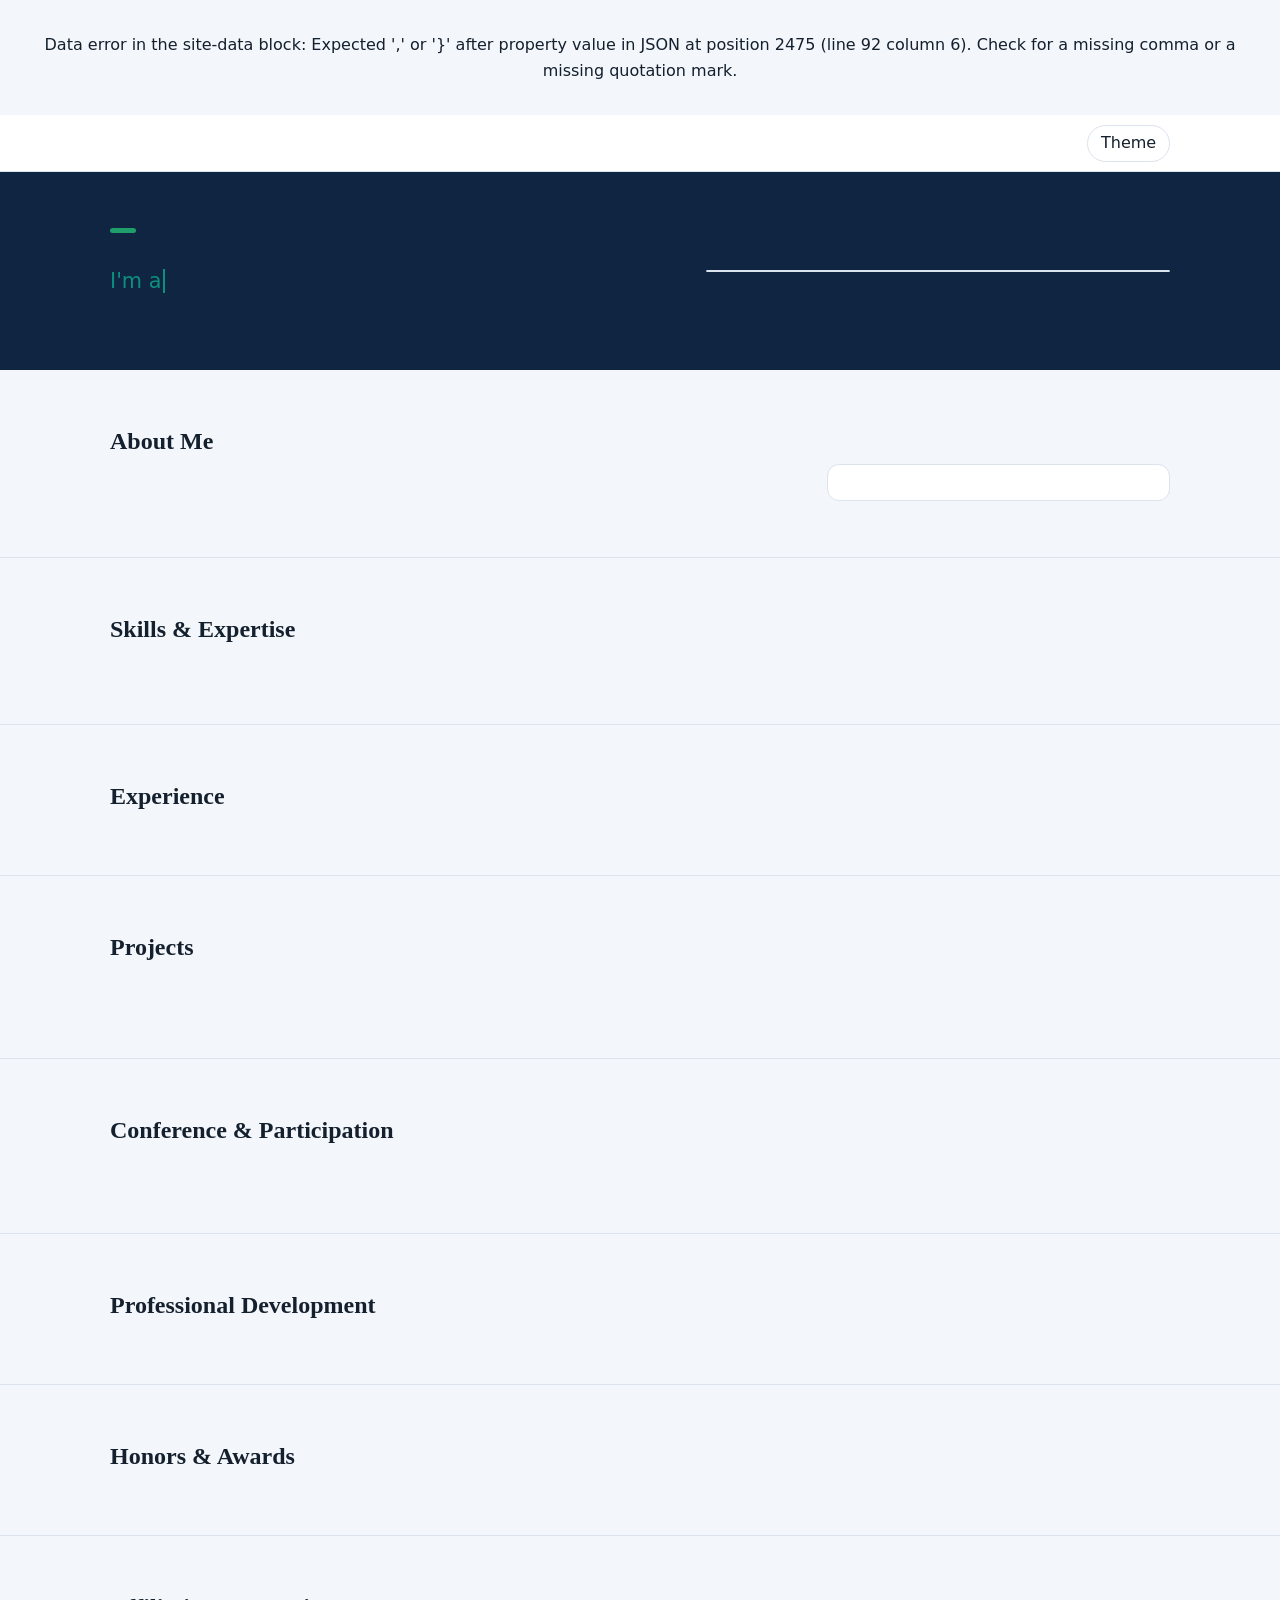
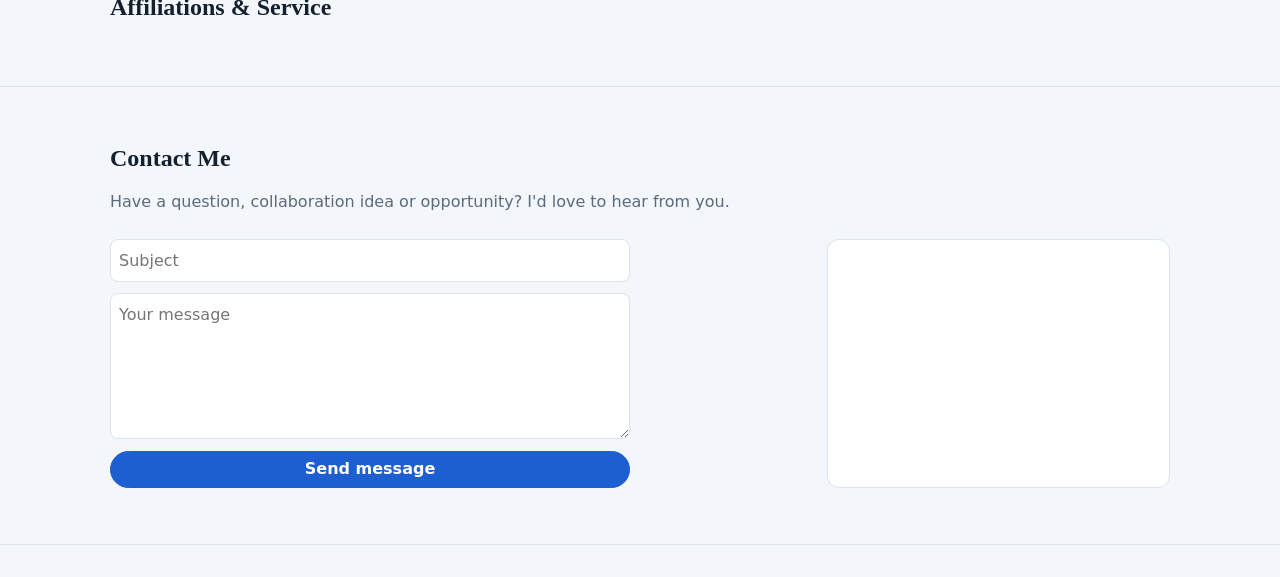
==== commit 7e652c64: "Update index.html" ====
--- a/index.html
+++ b/index.html
@@ -212,6 +212,13 @@
       "Infrared Sensors",
       "Photographic Sensors"
     ]
+	    "Machine Learning & DL": [
+      "Random Forest",
+      "ANN",
+      "SVM",
+      "RVM",
+      "scikit-learn"
+    ]
   },
   "experience": [
     {
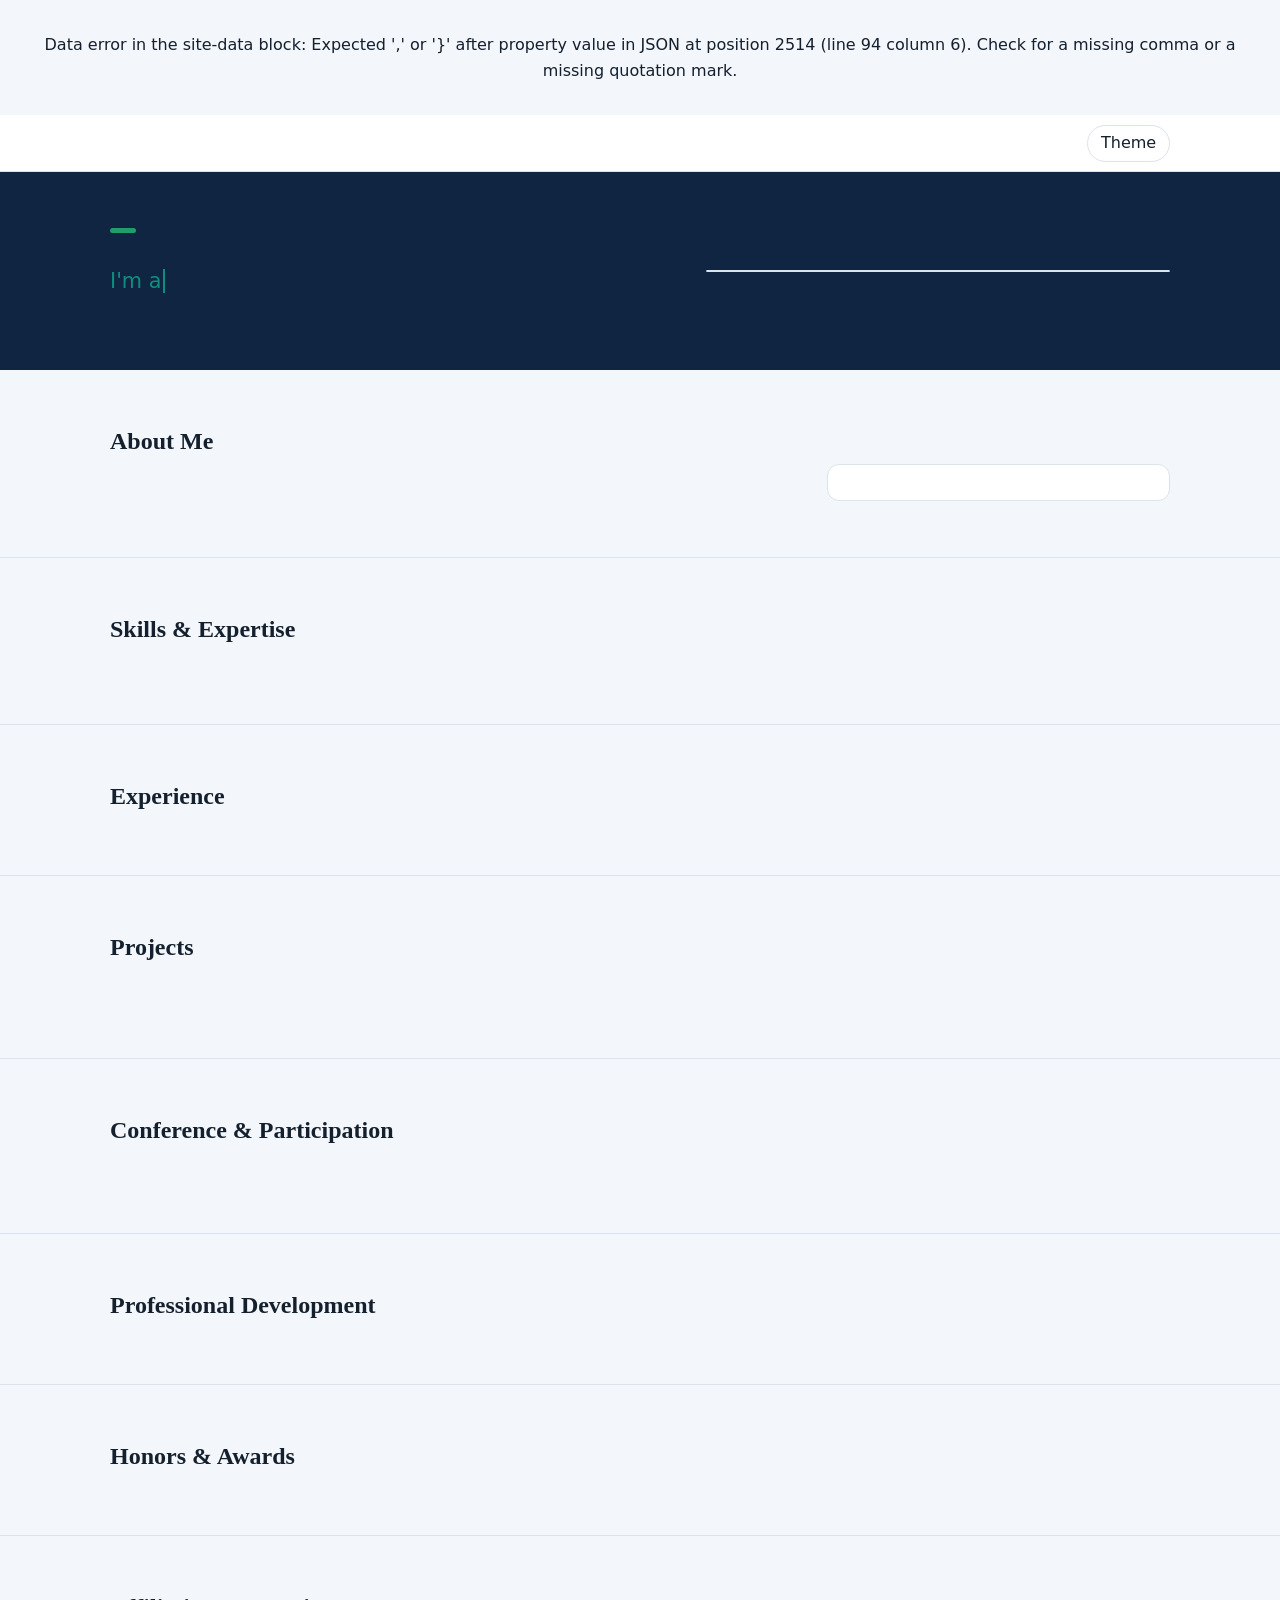
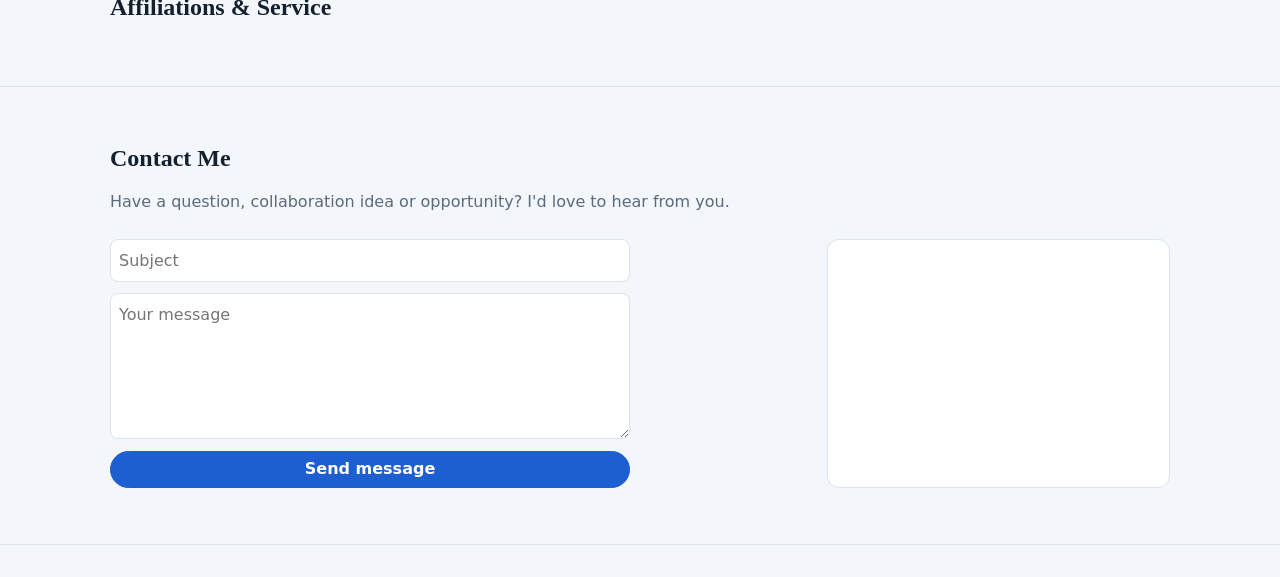
==== commit c1351d77: "Update index.html" ====
--- a/index.html
+++ b/index.html
@@ -174,7 +174,8 @@
       "HY-8",
       "WSPG",
       "FlowMaster",
-      "WaterCAD"
+      "WaterCAD",
+	  "FLO2D"
     ],
     "GIS & Remote Sensing Software": [
       "ArcGIS Pro / Desktop",
@@ -187,7 +188,8 @@
       "Web Mapping",
       "Satellite Imagery Analysis",
       "Raster Analysis",
-      "Vector Analysis"
+      "Vector Analysis",
+	  "Time Series Analysis"
     ],
     "Design & CAD": [
       "AutoCAD",
@@ -216,8 +218,7 @@
       "Random Forest",
       "ANN",
       "SVM",
-      "RVM",
-      "scikit-learn"
+      "RVM"
     ]
   },
   "experience": [
@@ -249,7 +250,7 @@
       "when": "Apr 2018 to Feb 2020",
       "points": [
         "Revised surveying procedures to improve field crew efficiency.",
-        "Built a compensation distribution and resettlement system that kept the project on schedule across three consecutive fiscal years.",
+        "Integrated a compensation distribution and resettlement system that kept the project on schedule across two consecutive fiscal years.",
         "Processed, analyzed and visualized geospatial data in ArcGIS, QGIS, ERDAS IMAGINE, ENVI and RTKLIB to support infrastructure projects and environmental assessments."
       ]
     }
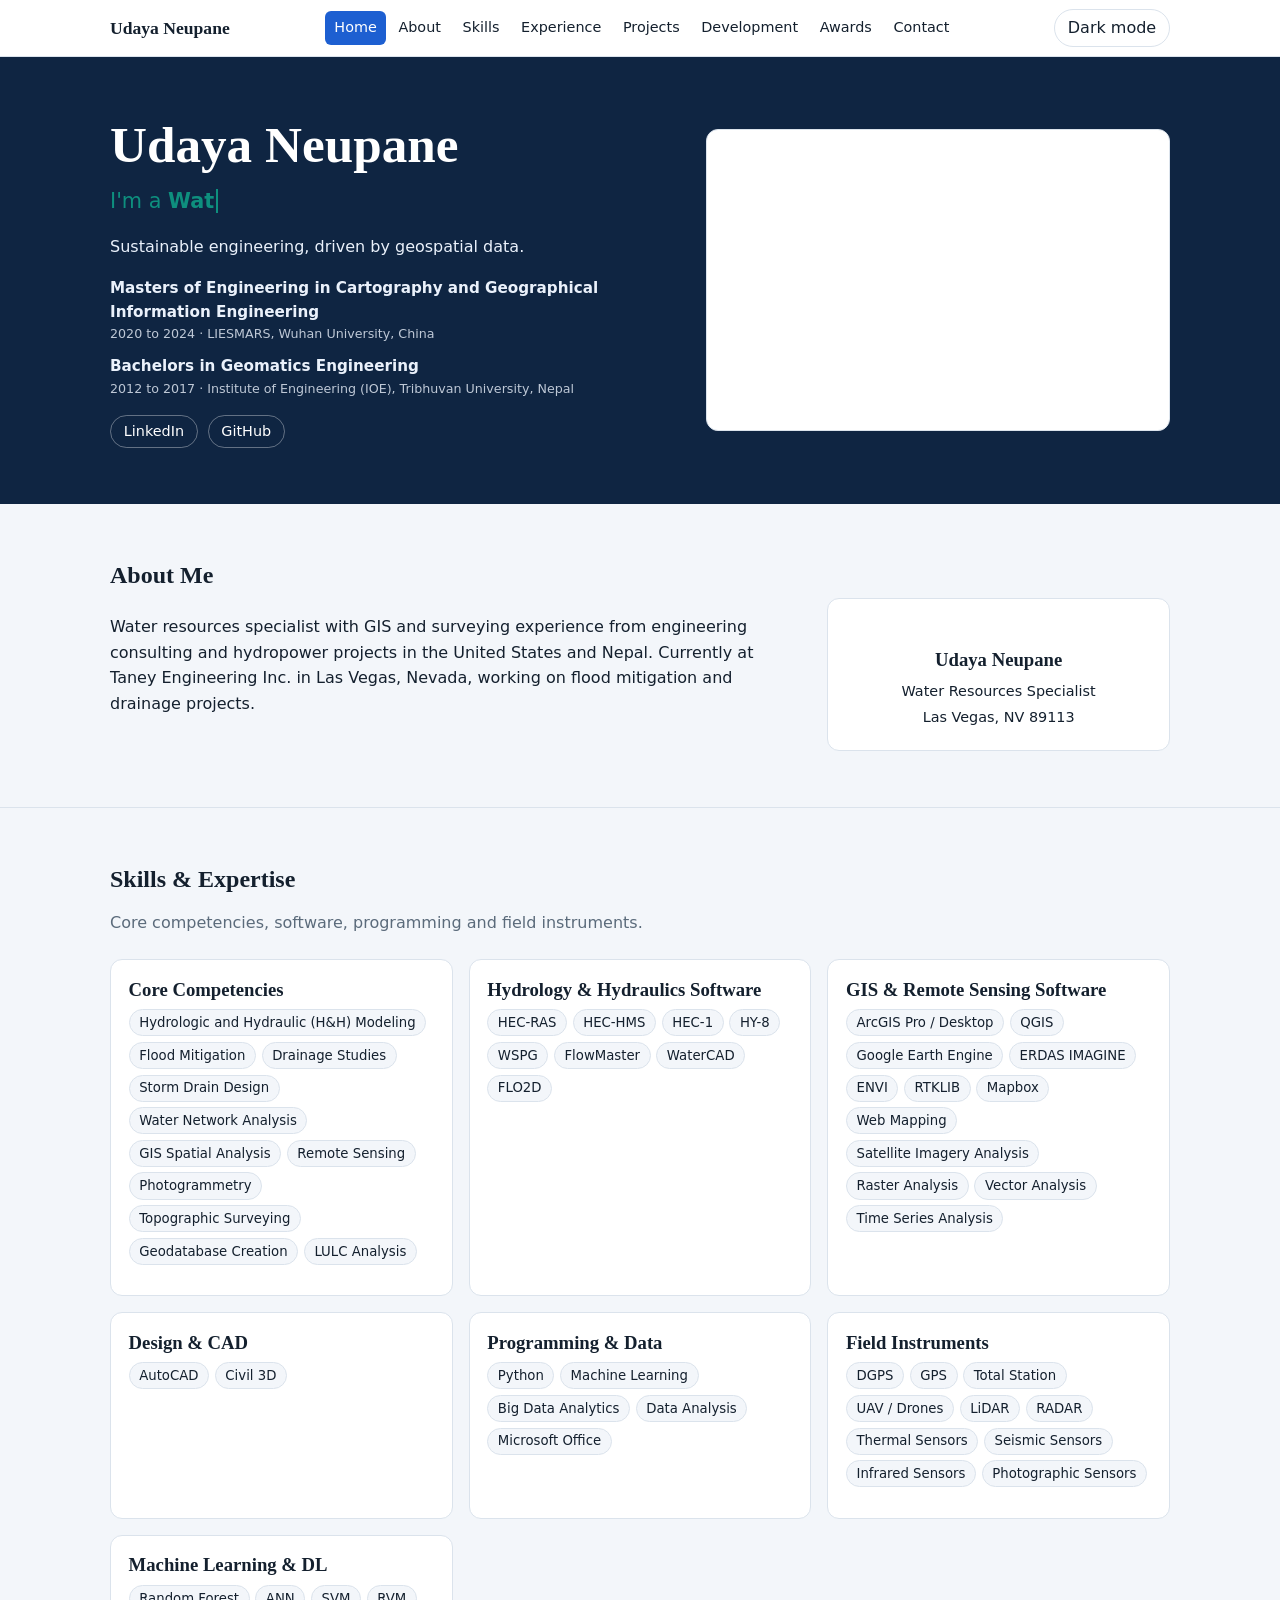
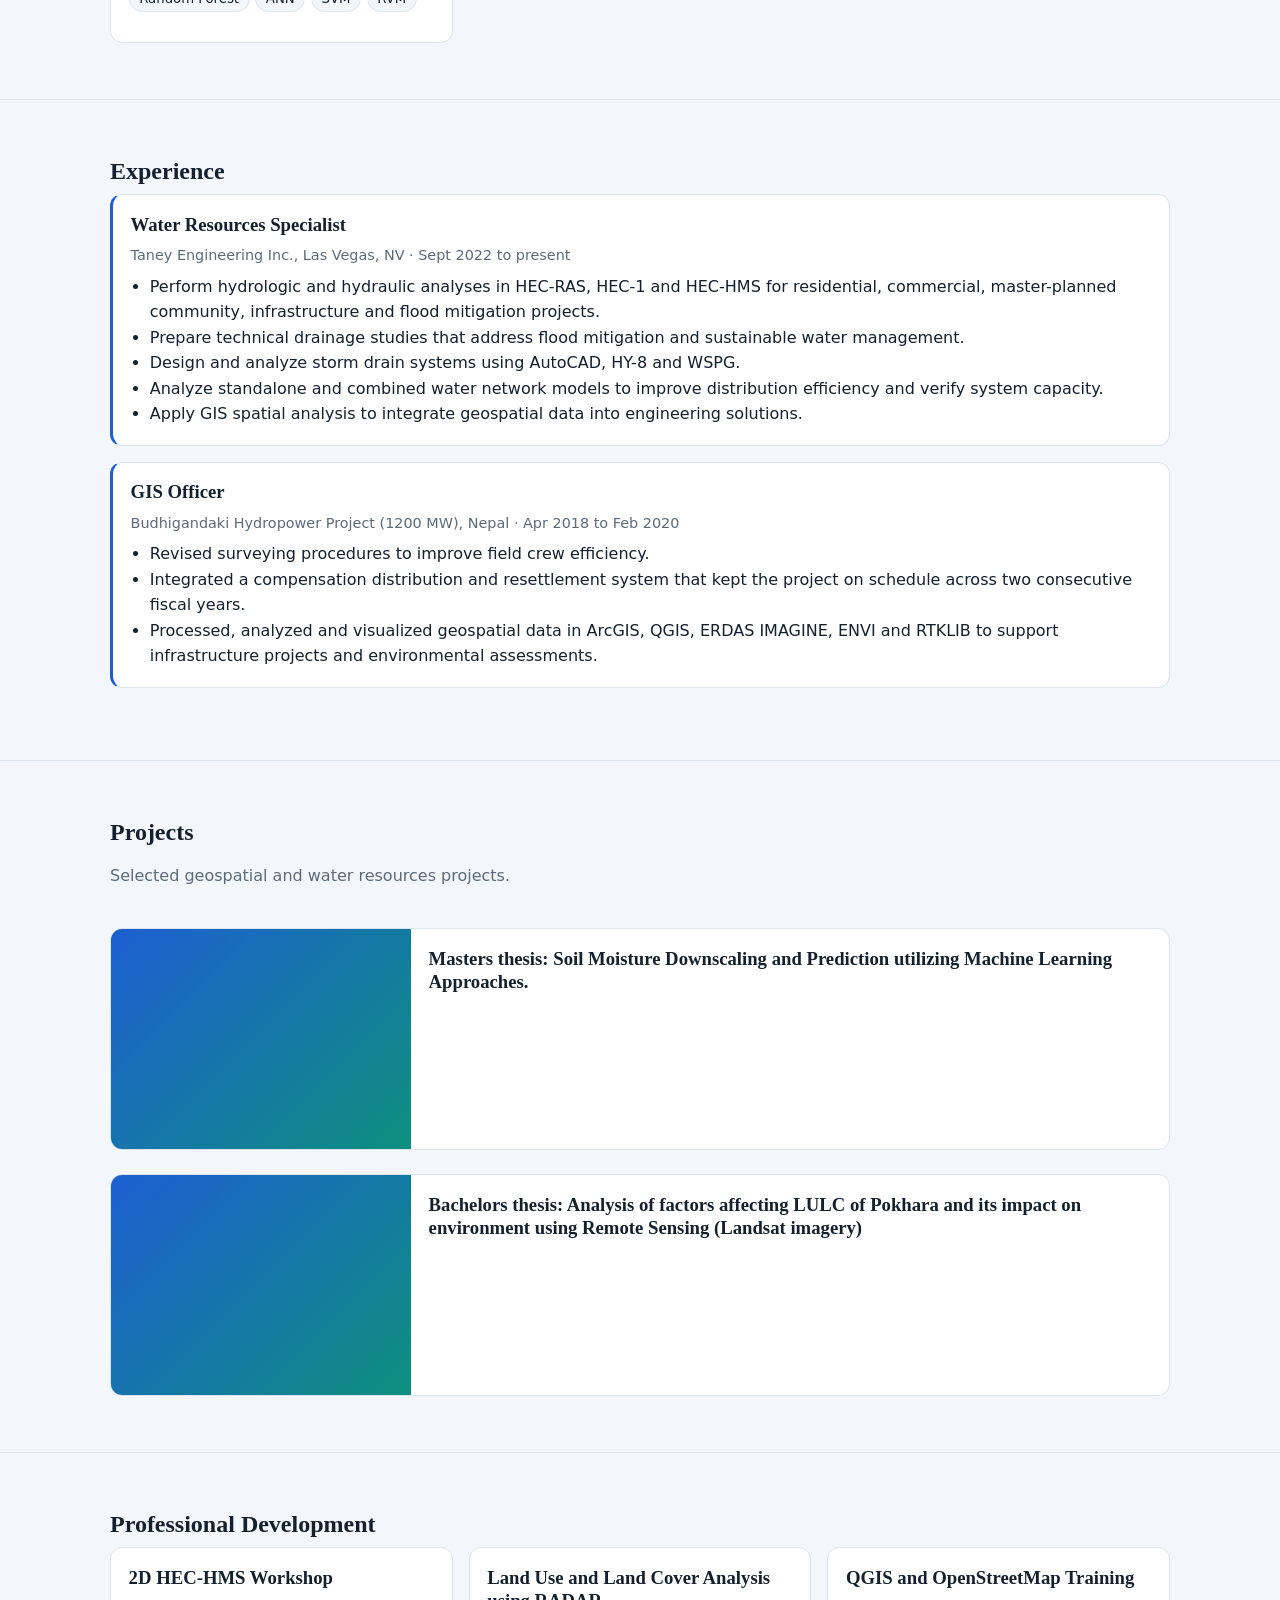
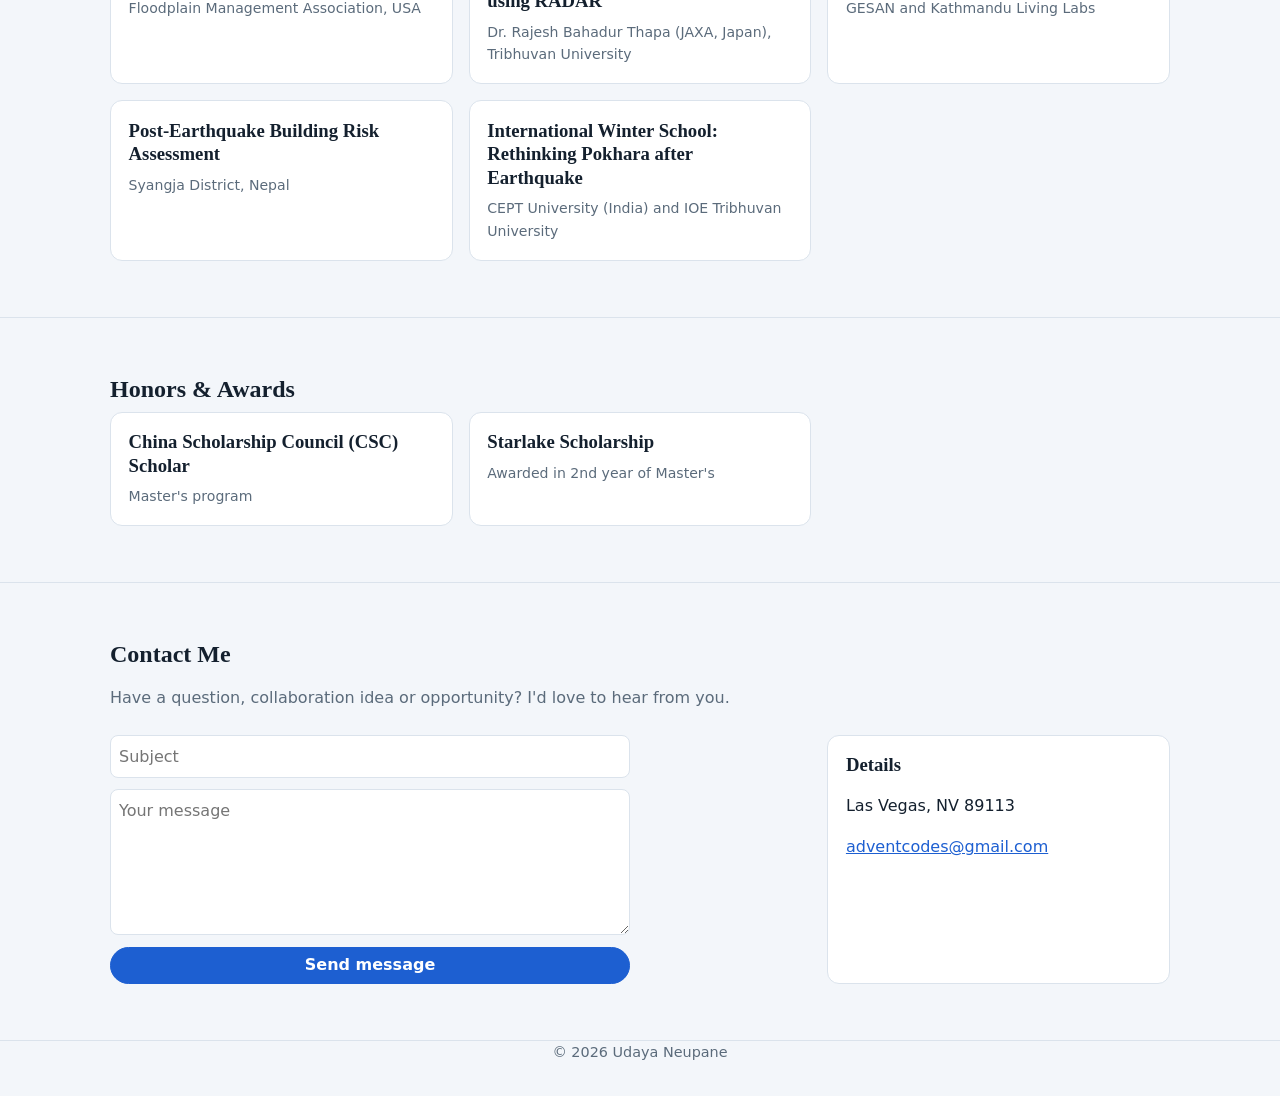
==== commit 600a90bf: "Update index.html" ====
--- a/index.html
+++ b/index.html
@@ -213,8 +213,8 @@
       "Seismic Sensors",
       "Infrared Sensors",
       "Photographic Sensors"
-    ]
-	    "Machine Learning & DL": [
+    ],
+	"Machine Learning & DL": [
       "Random Forest",
       "ANN",
       "SVM",
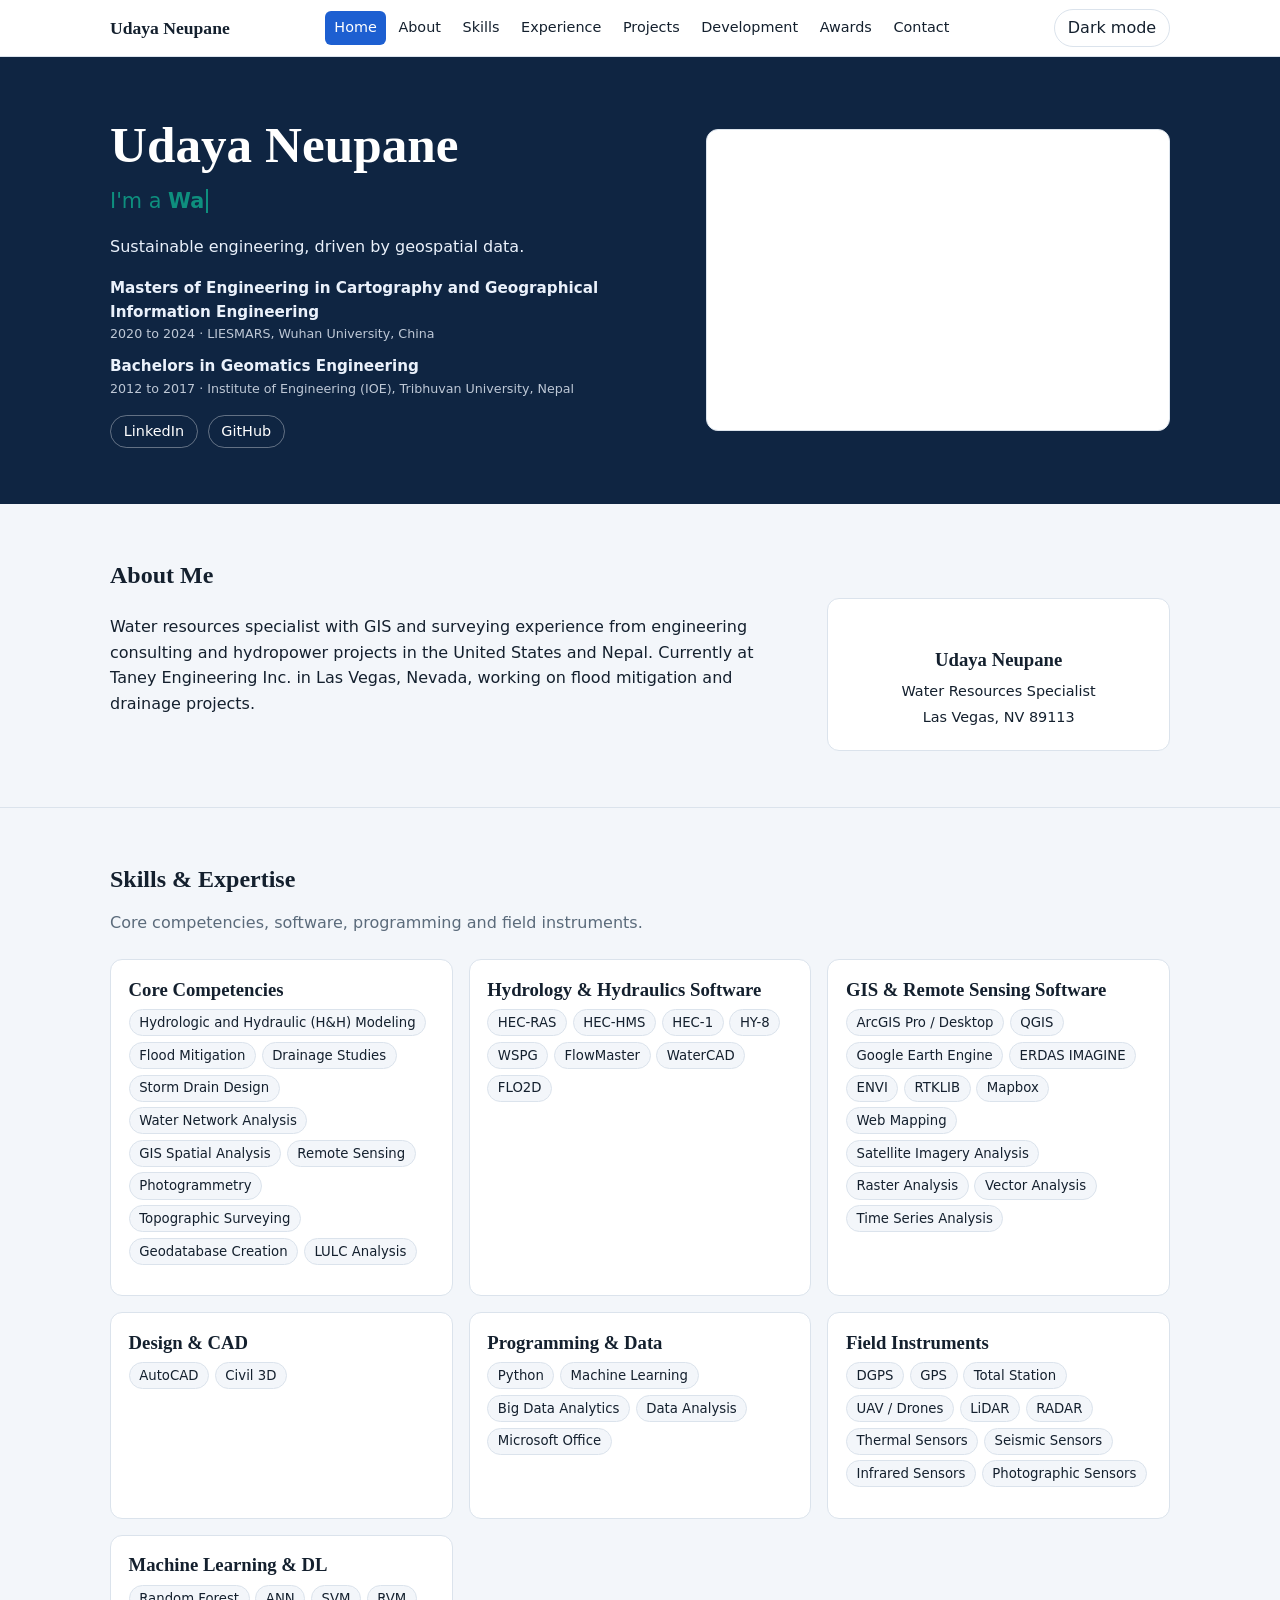
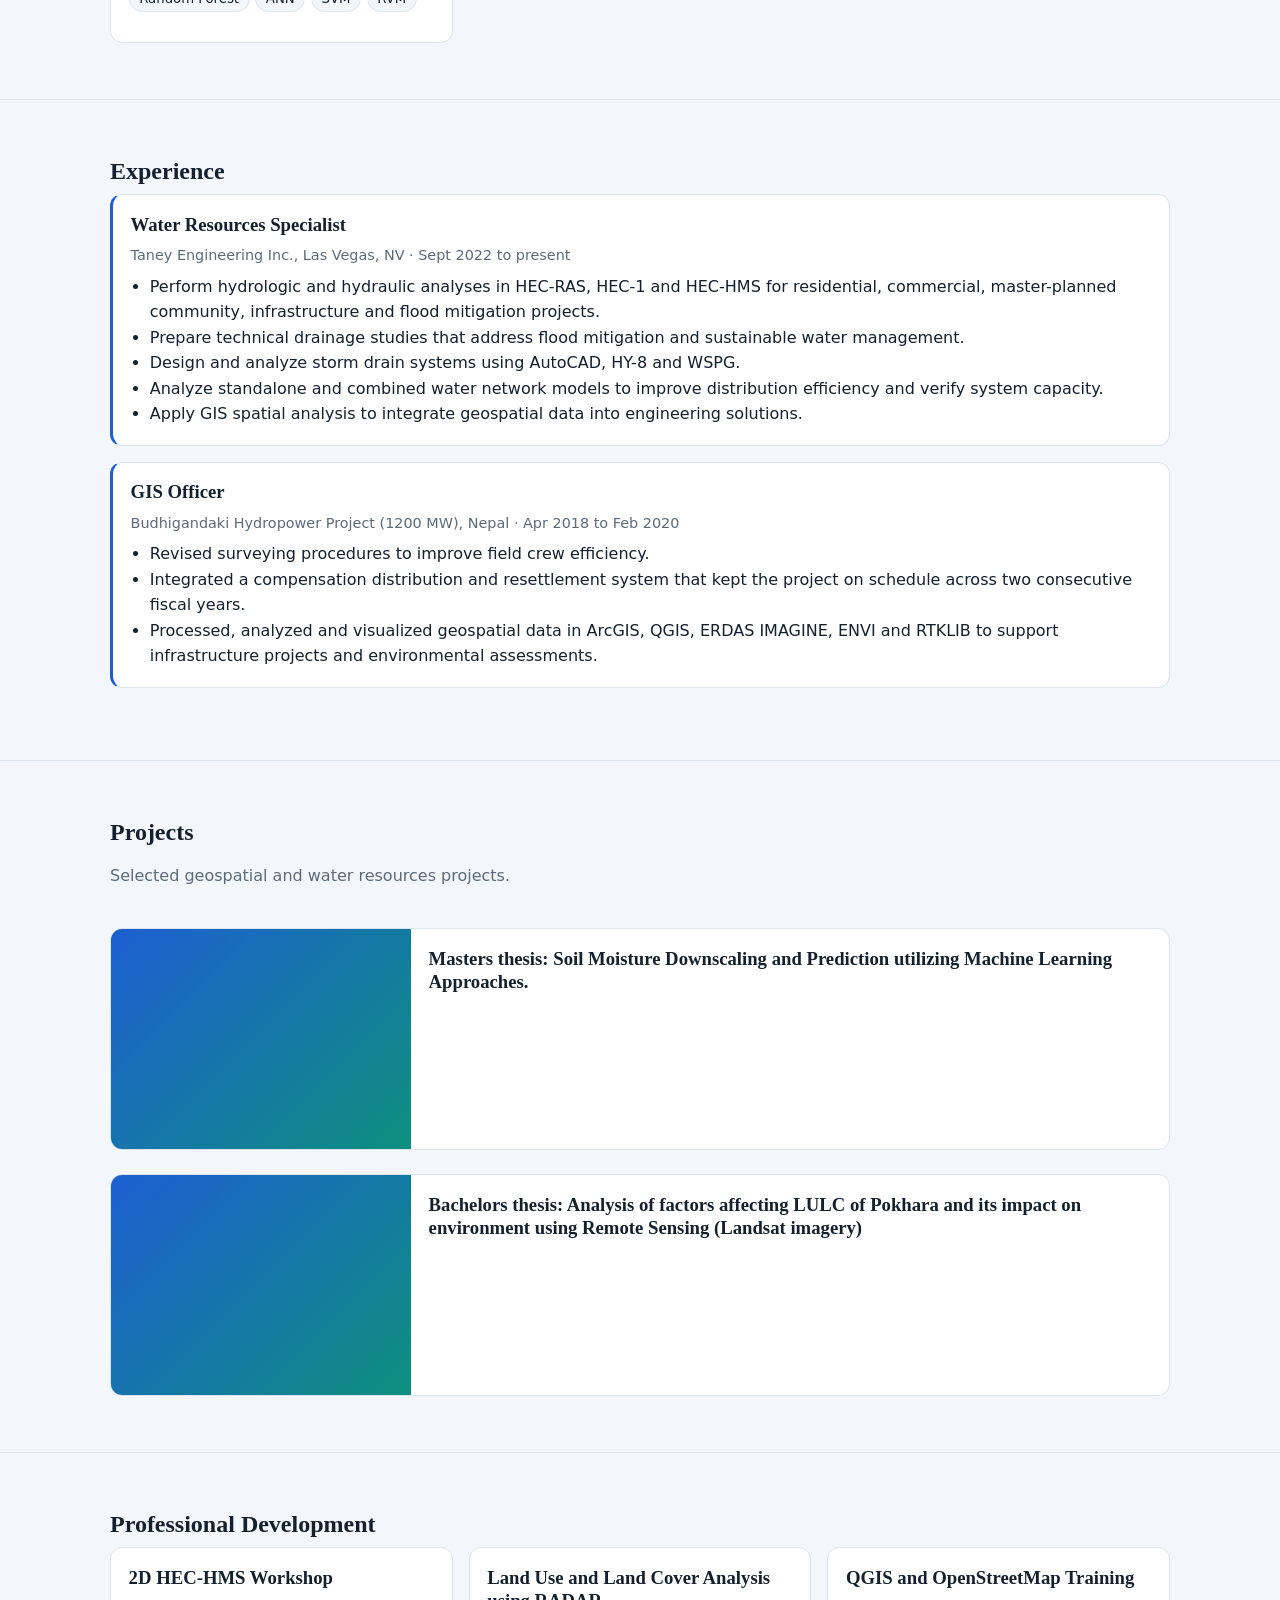
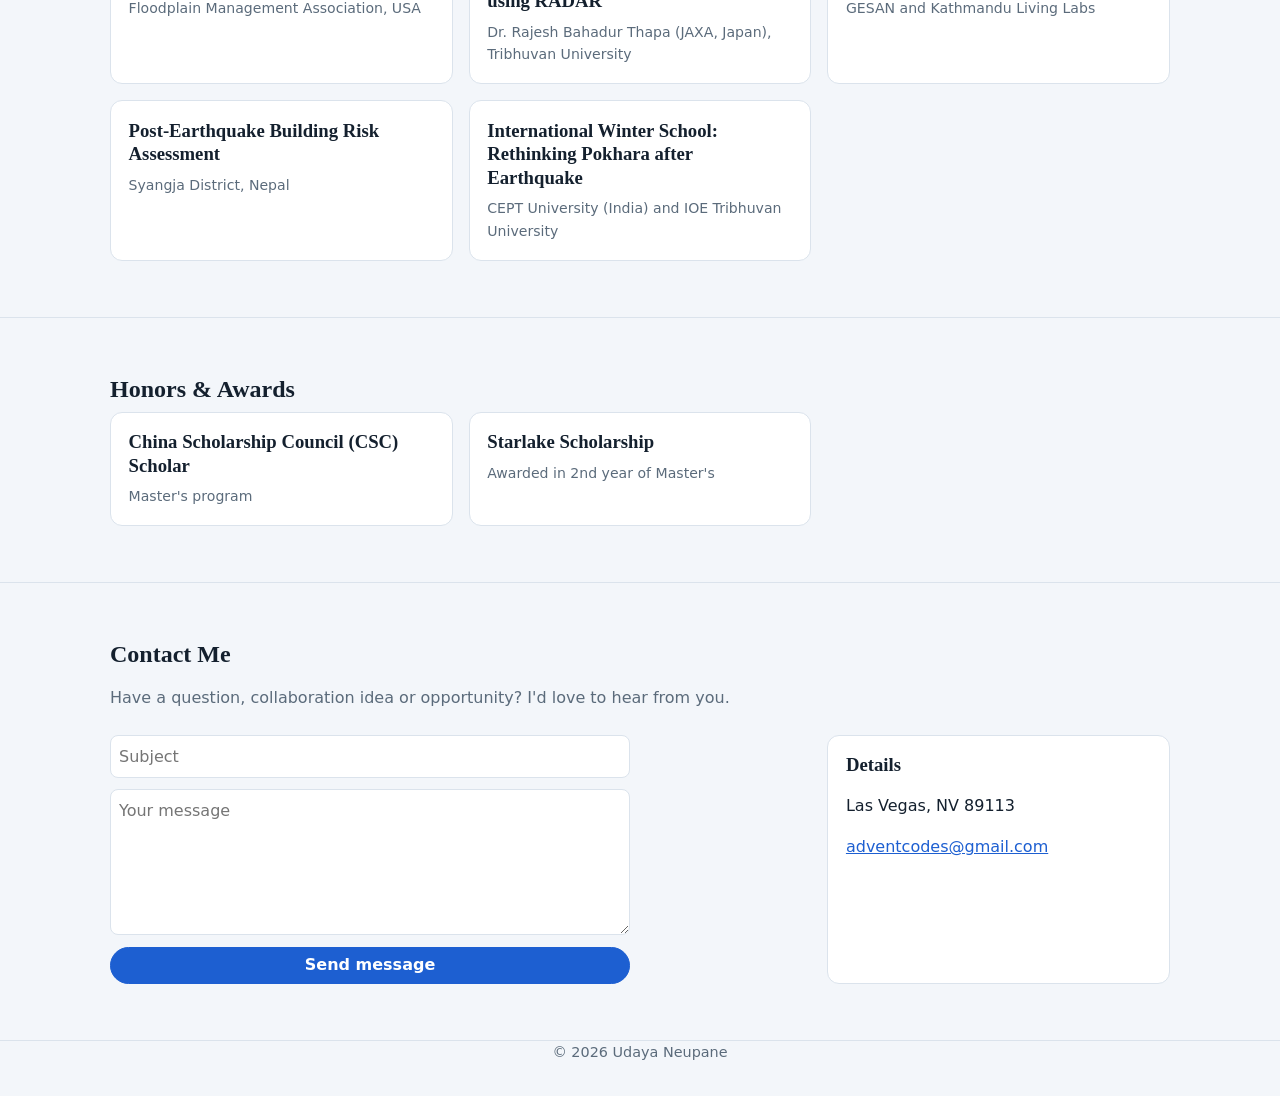
==== commit a6bc0c43: "Update index.html" ====
--- a/index.html
+++ b/index.html
@@ -125,8 +125,8 @@
 {
   "name": "Udaya Neupane",
   "roles": [
-    "Water Resources Specialist",
-    "Geospatial Enthusiast"
+    " Water Resources Specialist ",
+    " Geospatial Enthusiast "
   ],
   "openToWork": "",
   "tagline": "Sustainable engineering, driven by geospatial data.",
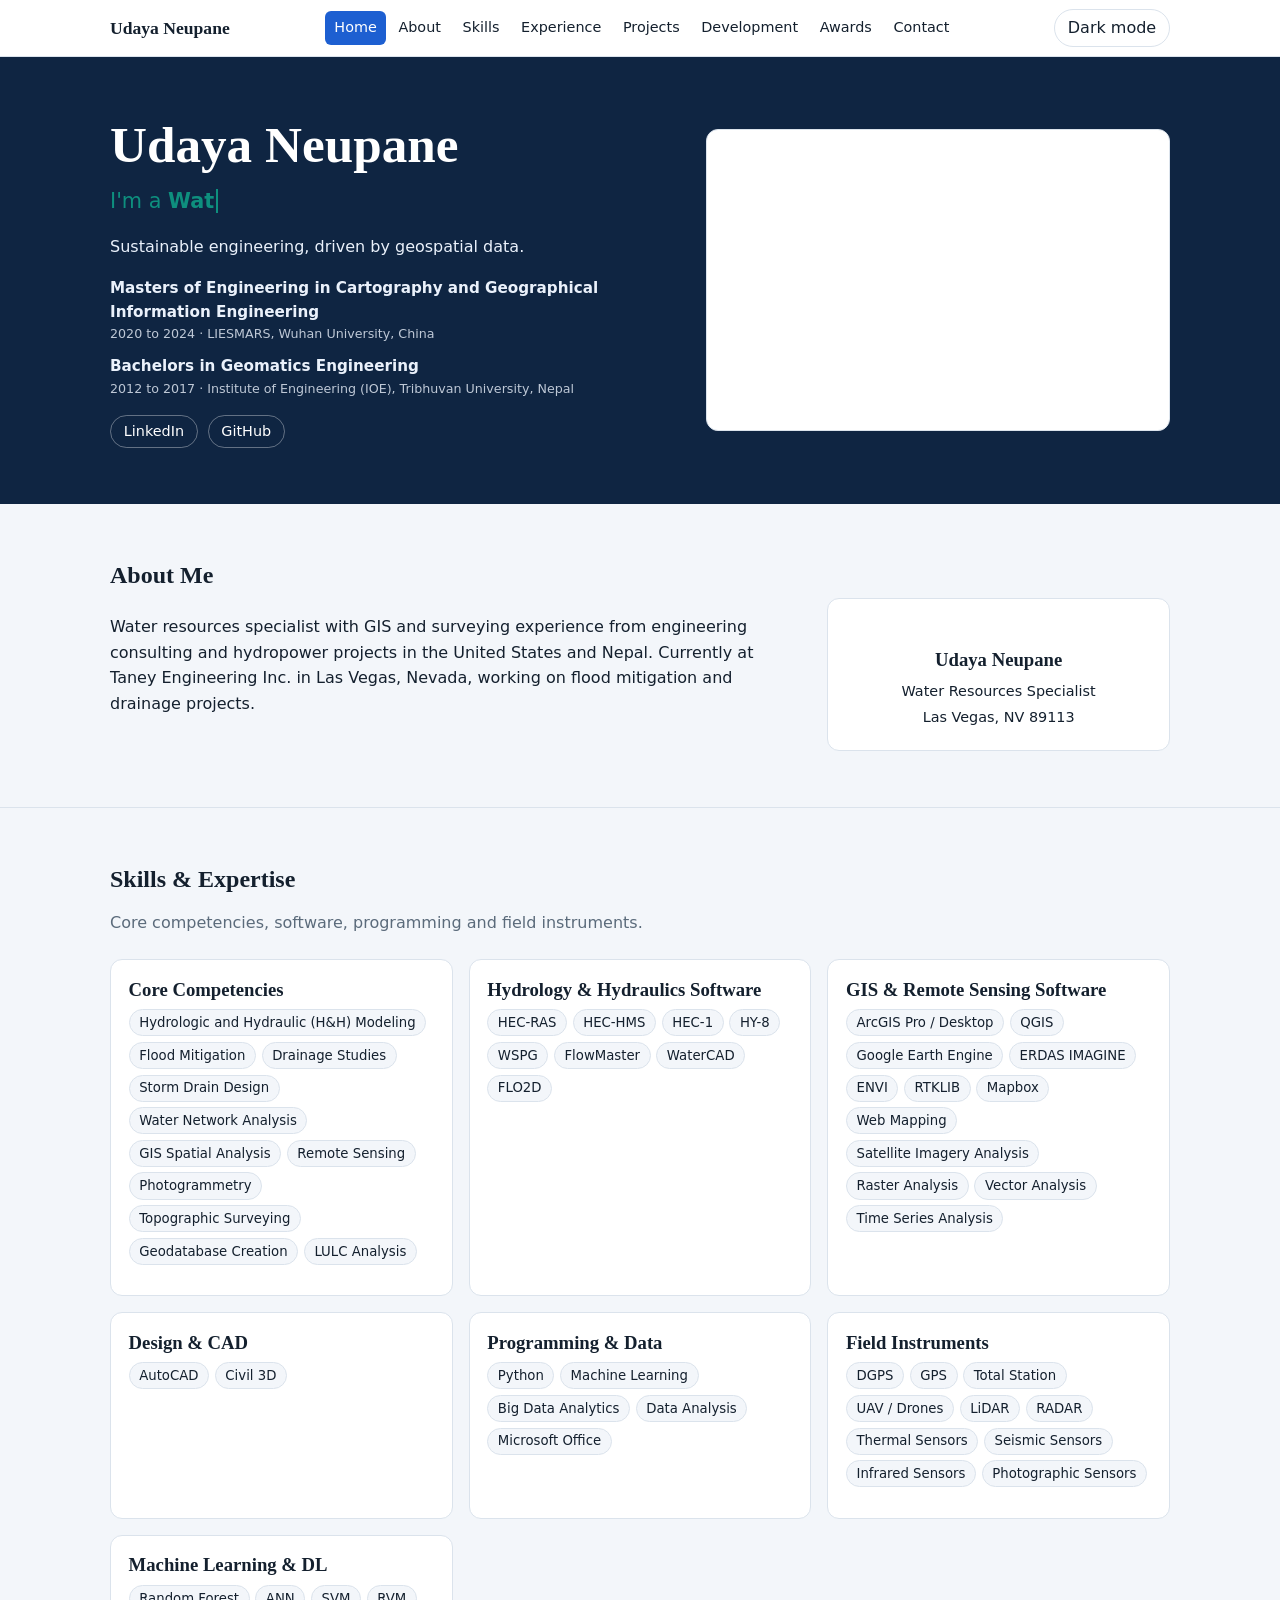
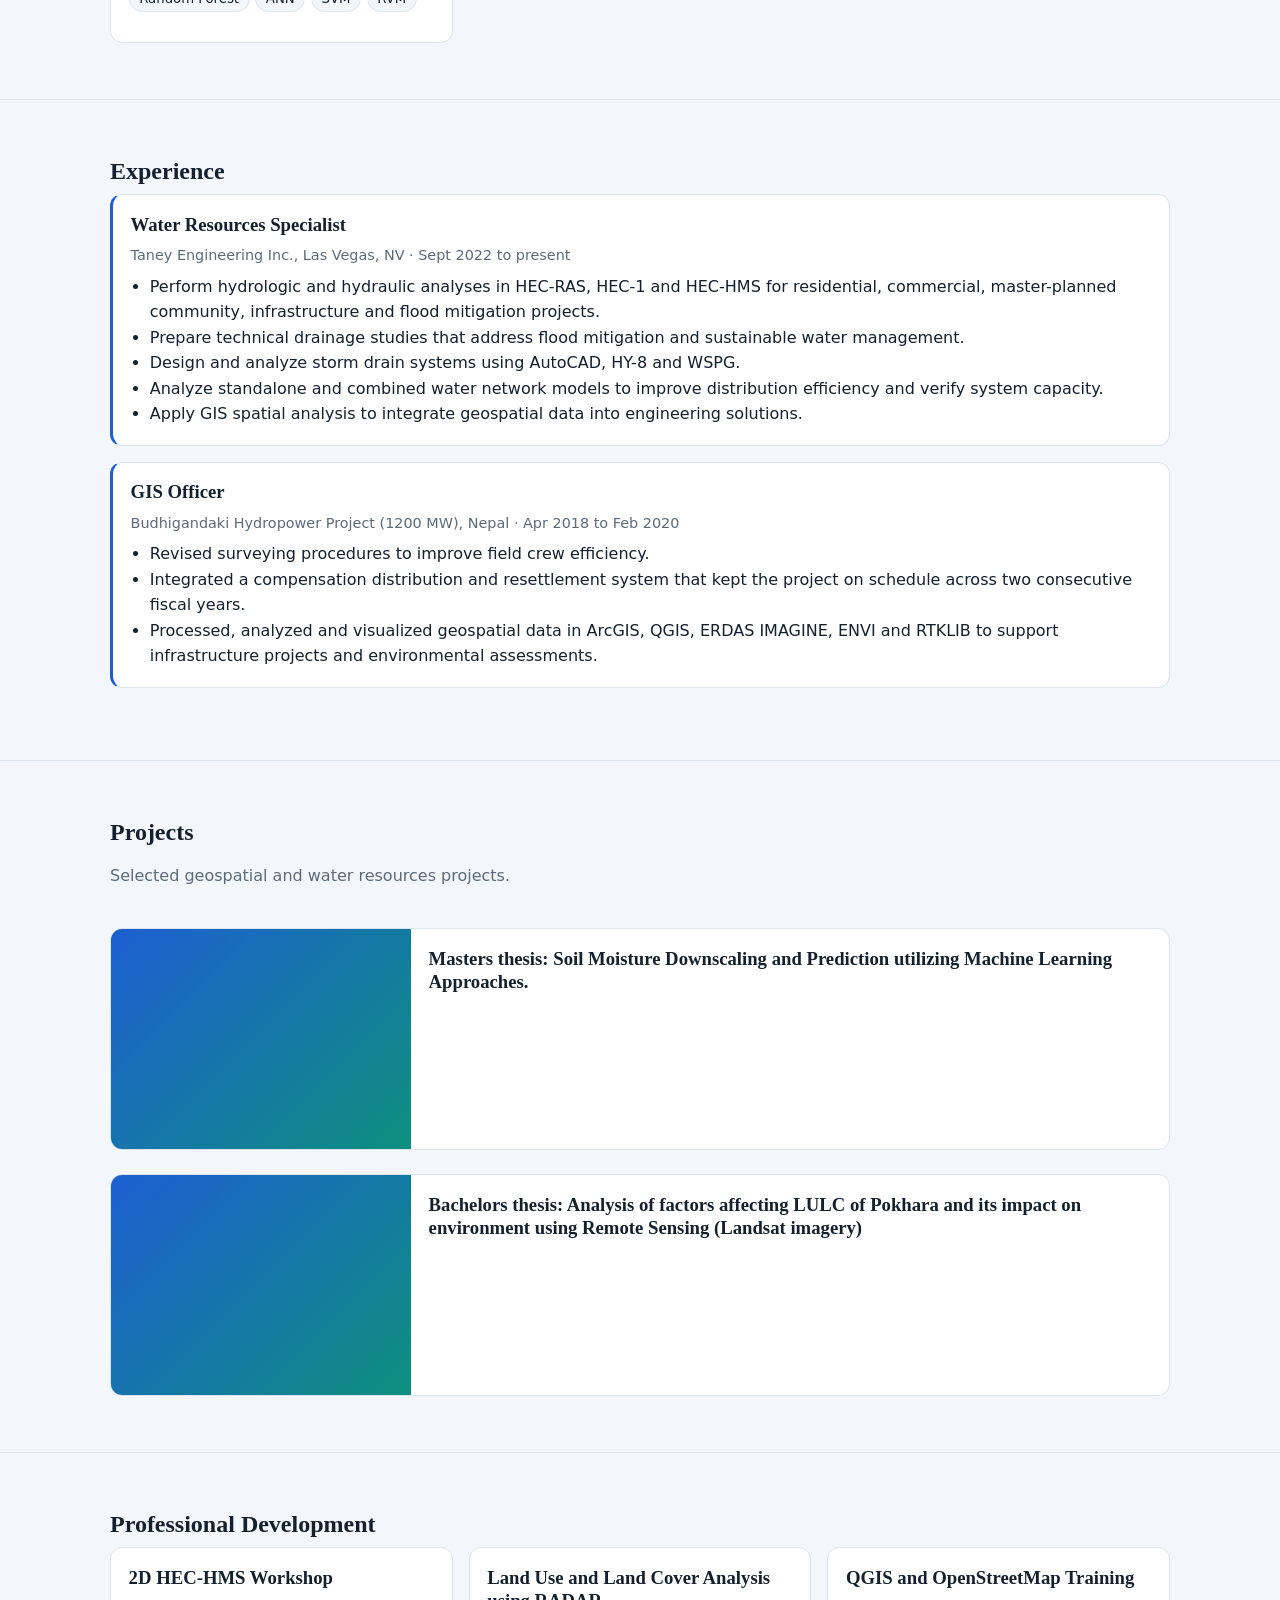
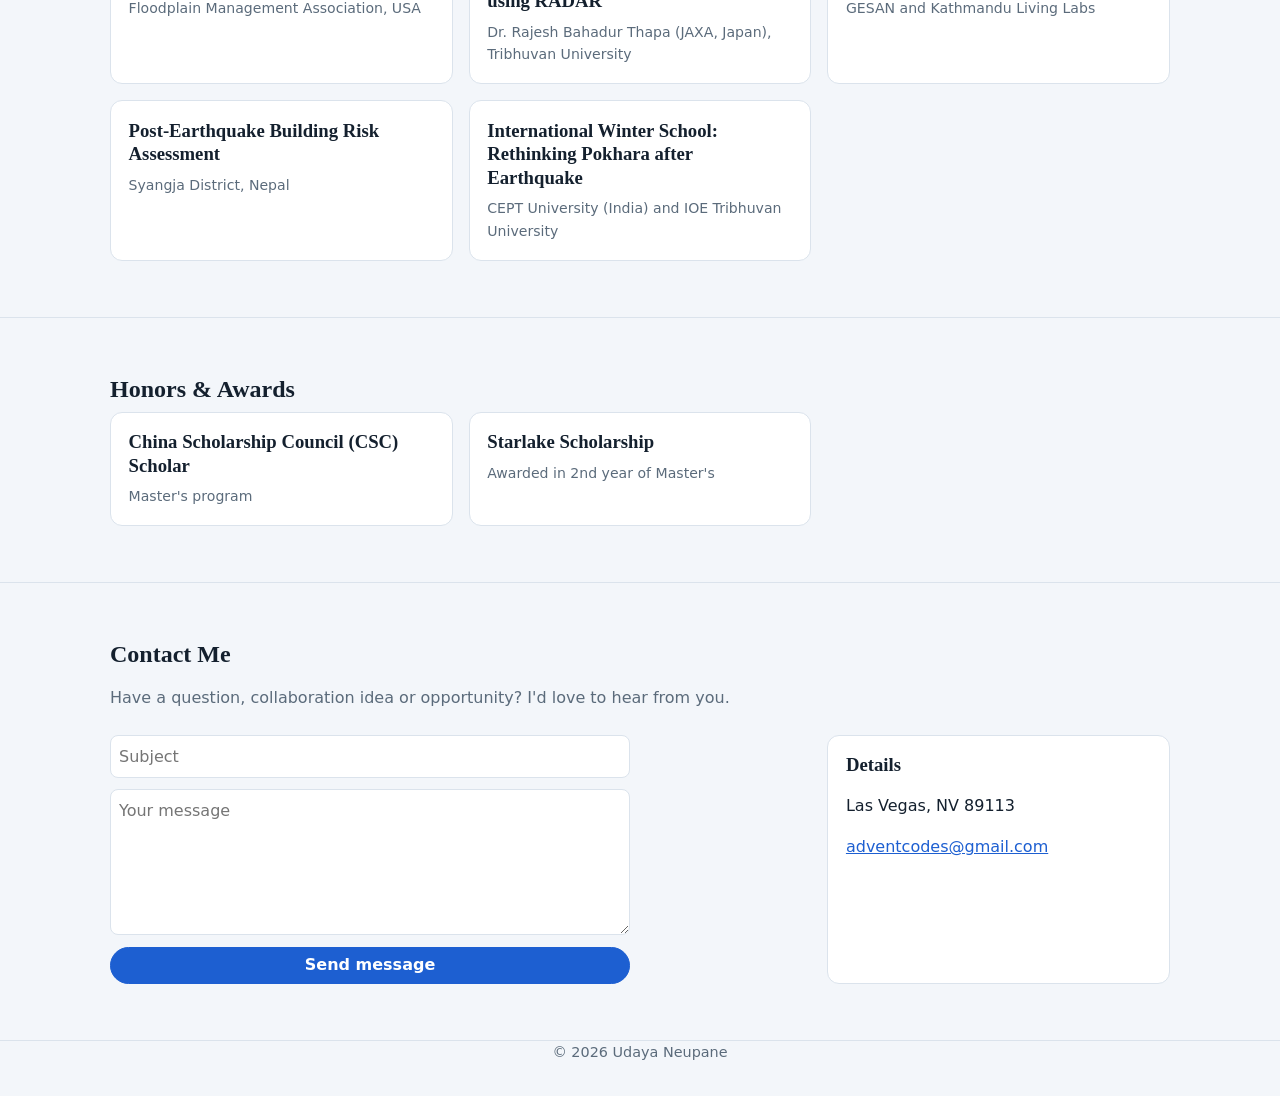
==== commit 405f6557: "Update index.html" ====
--- a/index.html
+++ b/index.html
@@ -234,16 +234,6 @@
         "Apply GIS spatial analysis to integrate geospatial data into engineering solutions."
       ]
     },
-     /*{
-      "title": "GIS Analyst",
-      "org": "Map Nepal Engineering Consultancy Pvt. Ltd., Nepal",
-      "when": "Sept 2020 to Aug 2022",
-      "points": [
-        "Redesigned data processing workflows, reducing project delivery time and improving output quality.",
-        "Organized frontend and backend teams across project phases, increasing team productivity.",
-        "Led topographic surveys, DGPS surveys, aerial mapping, land use zoning, LULC analysis, ortho-photo generation, georeferencing, geodatabase creation, digitization and planning."
-      ]
-    },*/
     {
       "title": "GIS Officer",
       "org": "Budhigandaki Hydropower Project (1200 MW), Nepal",
